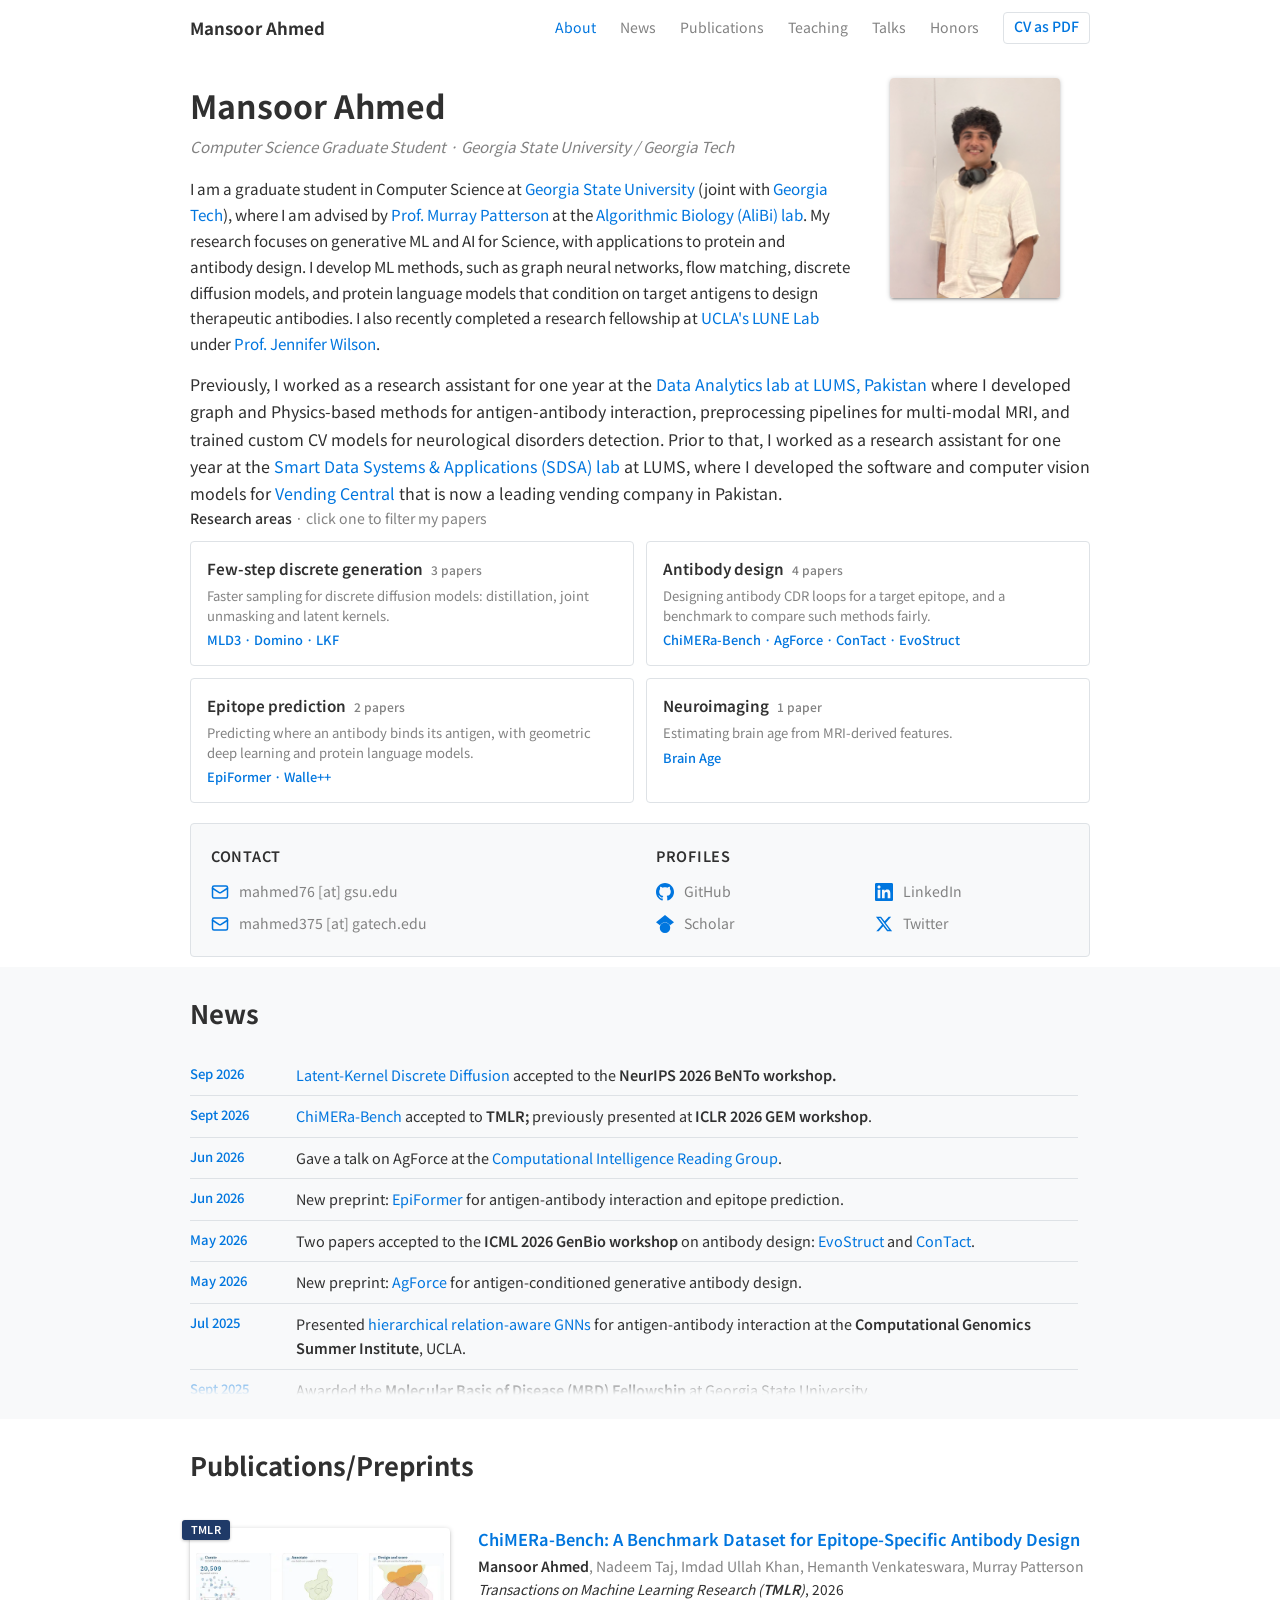
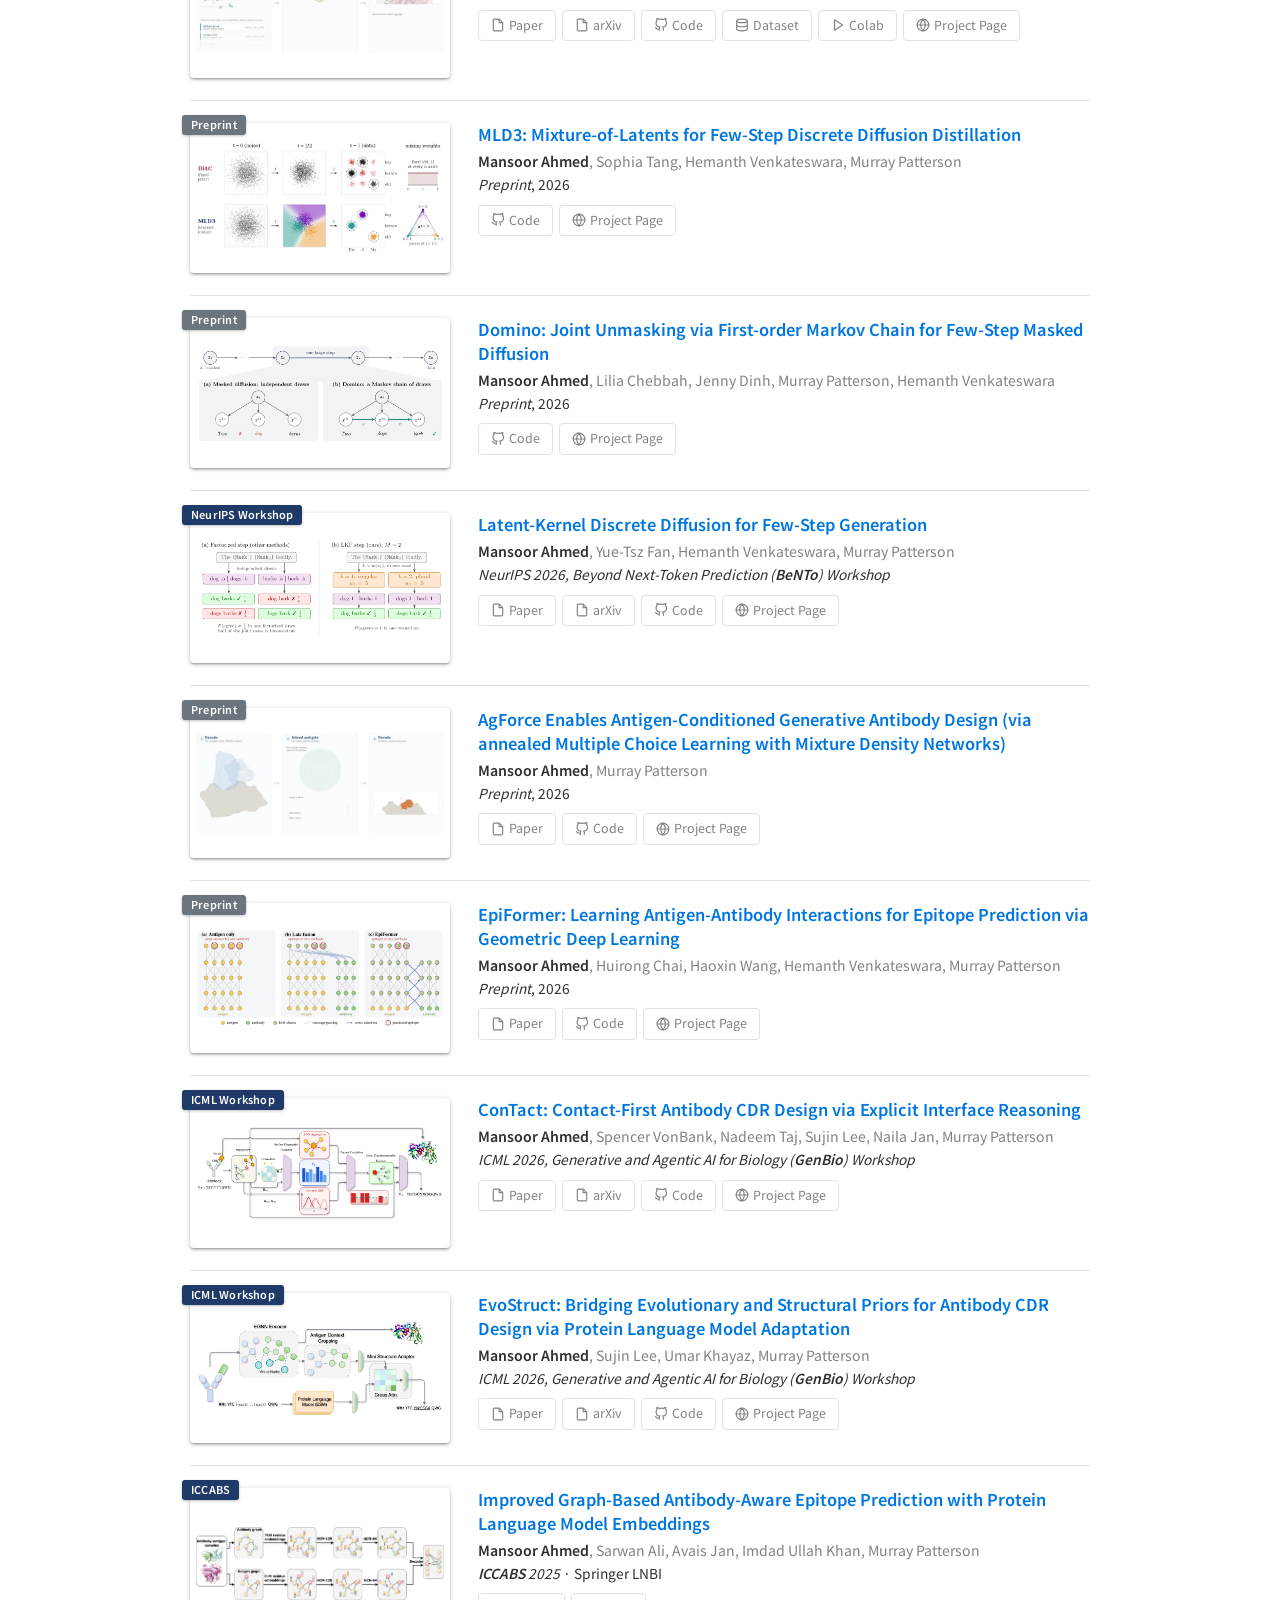
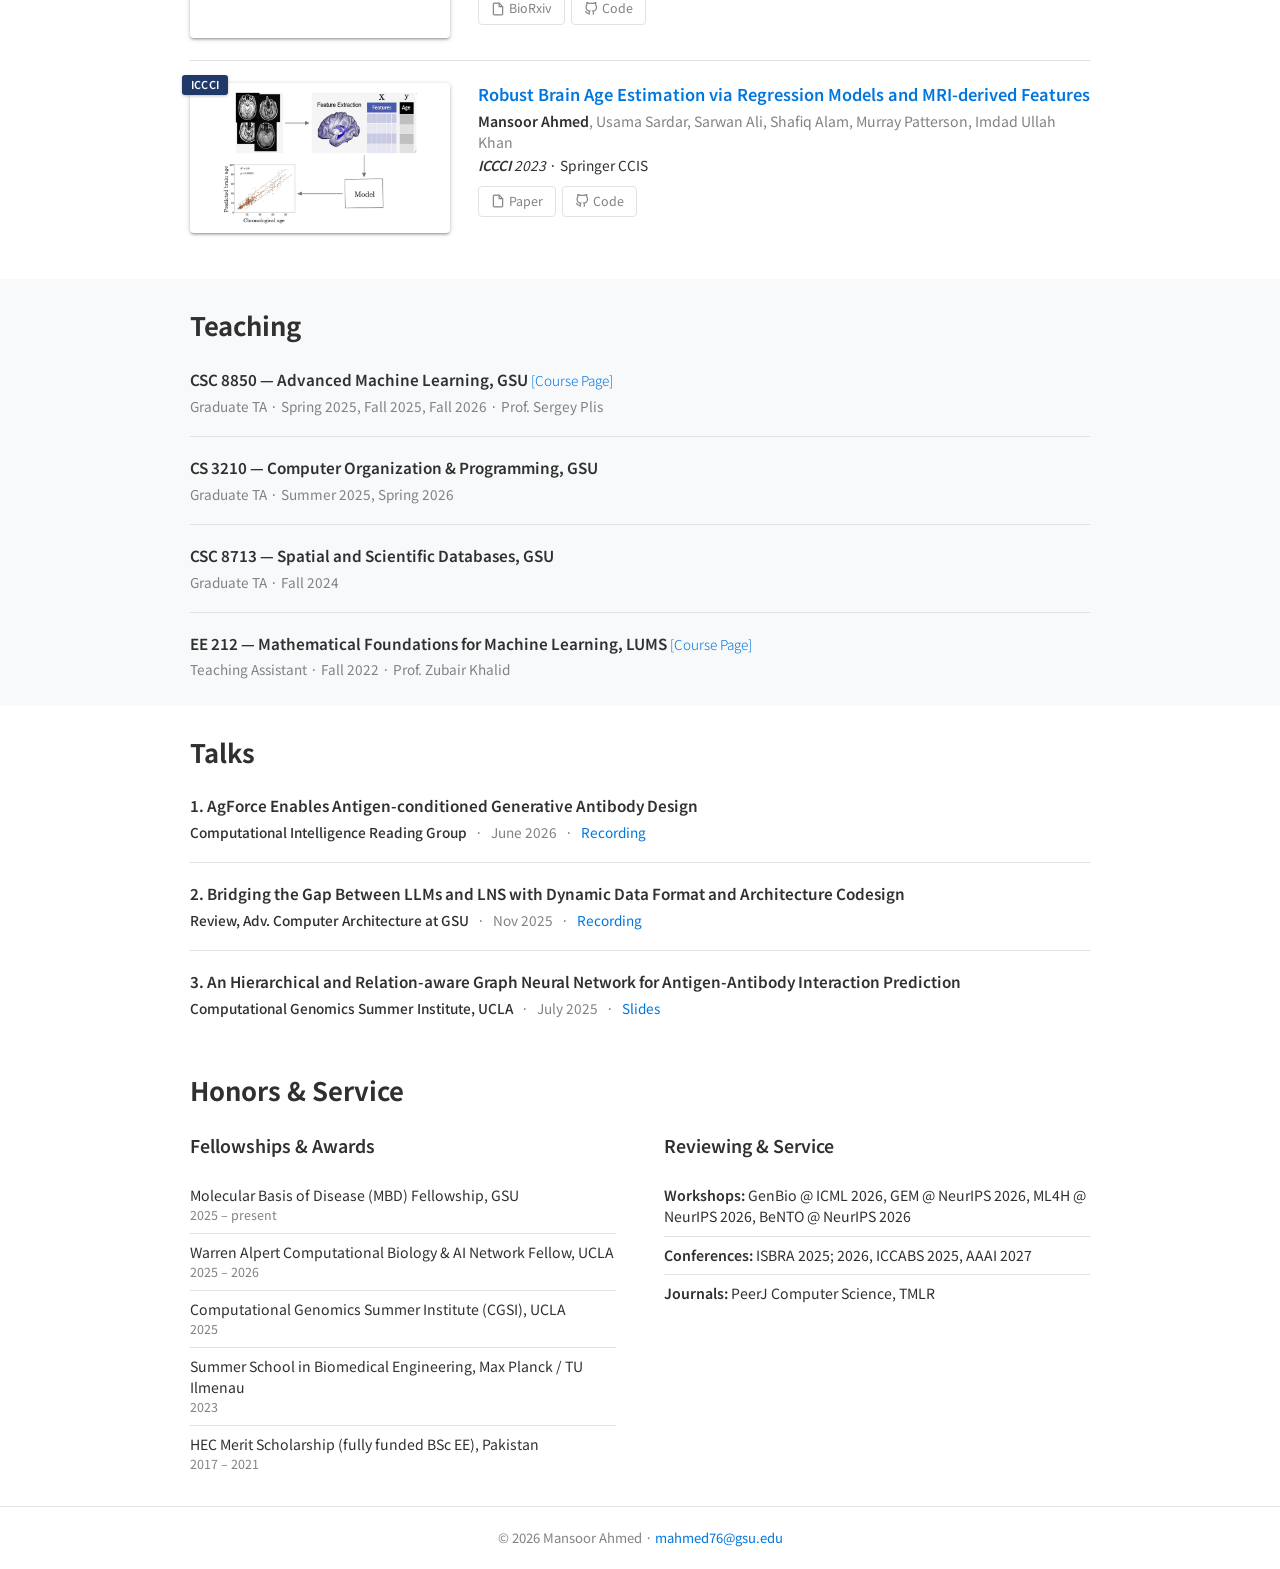
==== index.html @ c60720d9 "update" ====
<!DOCTYPE html>
<html lang="en">
<head>
    <meta charset="UTF-8">
    <meta name="viewport" content="width=device-width, initial-scale=1.0">
    <title>Mansoor Ahmed</title>
    <meta name="description" content="Mansoor Ahmed — Generative ML for Antibody Design. MS Computer Science, Georgia State University / Georgia Tech.">
    <meta property="og:title" content="Mansoor Ahmed — Generative ML for Antibody Design">
    <meta property="og:description" content="Building equivariant graph neural networks and protein language model-adapted architectures for computational antibody design.">
    <meta property="og:image" content="figures/profile.jpg">
    <meta property="og:type" content="website">
    <link rel="preconnect" href="https://fonts.googleapis.com">
    <link rel="preconnect" href="https://fonts.gstatic.com" crossorigin>
    <link href="https://fonts.googleapis.com/css2?family=Noto+Sans+JP:wght@400;500;600;700&display=swap" rel="stylesheet">
    <link rel="stylesheet" href="styles.css">
</head>
<body>

<!-- Icon Sprite (hidden) -->
<svg xmlns="http://www.w3.org/2000/svg" style="display:none">
    <symbol id="i-email" viewBox="0 0 24 24" fill="none" stroke="currentColor" stroke-width="2" stroke-linecap="round" stroke-linejoin="round"><rect x="2" y="4" width="20" height="16" rx="2"/><path d="m22 7-8.97 5.7a1.94 1.94 0 0 1-2.06 0L2 7"/></symbol>
    <symbol id="i-github" viewBox="0 0 24 24" fill="currentColor"><path d="M12 0c-6.626 0-12 5.373-12 12 0 5.302 3.438 9.8 8.207 11.387.599.111.793-.261.793-.577v-2.234c-3.338.726-4.033-1.416-4.033-1.416-.546-1.387-1.333-1.756-1.333-1.756-1.089-.745.083-.729.083-.729 1.205.084 1.839 1.237 1.839 1.237 1.07 1.834 2.807 1.304 3.492.997.107-.775.418-1.305.762-1.604-2.665-.305-5.467-1.334-5.467-5.931 0-1.311.469-2.381 1.236-3.221-.124-.303-.535-1.524.117-3.176 0 0 1.008-.322 3.301 1.23.957-.266 1.983-.399 3.003-.404 1.02.005 2.047.138 3.006.404 2.291-1.552 3.297-1.23 3.297-1.23.653 1.653.242 2.874.118 3.176.77.84 1.235 1.911 1.235 3.221 0 4.609-2.807 5.624-5.479 5.921.43.372.823 1.102.823 2.222v3.293c0 .319.192.694.801.576 4.765-1.589 8.199-6.086 8.199-11.386 0-6.627-5.373-12-12-12z"/></symbol>
    <symbol id="i-linkedin" viewBox="0 0 24 24" fill="currentColor"><path d="M20.447 20.452h-3.554v-5.569c0-1.328-.027-3.037-1.852-3.037-1.853 0-2.136 1.445-2.136 2.939v5.667H9.351V9h3.414v1.561h.046c.477-.9 1.637-1.85 3.37-1.85 3.601 0 4.267 2.37 4.267 5.455v6.286zM5.337 7.433c-1.144 0-2.063-.926-2.063-2.065 0-1.138.92-2.063 2.063-2.063 1.14 0 2.064.925 2.064 2.063 0 1.139-.925 2.065-2.064 2.065zm1.782 13.019H3.555V9h3.564v11.452zM22.225 0H1.771C.792 0 0 .774 0 1.729v20.542C0 23.227.792 24 1.771 24h20.451C23.2 24 24 23.227 24 22.271V1.729C24 .774 23.2 0 22.222 0h.003z"/></symbol>
    <symbol id="i-scholar" viewBox="0 0 24 24" fill="currentColor"><path d="M5.242 13.769L0 9.5 12 0l12 9.5-5.242 4.269C17.548 11.249 14.978 9.5 12 9.5c-2.977 0-5.548 1.748-6.758 4.269zM12 10a7 7 0 1 0 0 14 7 7 0 0 0 0-14z"/></symbol>
    <symbol id="i-twitter" viewBox="0 0 24 24" fill="currentColor"><path d="M18.244 2.25h3.308l-7.227 8.26 8.502 11.24H16.17l-5.214-6.817L4.99 21.75H1.68l7.73-8.835L1.254 2.25H8.08l4.713 6.231zm-1.161 17.52h1.833L7.084 4.126H5.117z"/></symbol>
    <symbol id="i-web" viewBox="0 0 24 24" fill="none" stroke="currentColor" stroke-width="2" stroke-linecap="round" stroke-linejoin="round"><circle cx="12" cy="12" r="10"/><path d="M2 12h20"/><path d="M12 2a15.3 15.3 0 0 1 4 10 15.3 15.3 0 0 1-4 10 15.3 15.3 0 0 1-4-10 15.3 15.3 0 0 1 4-10z"/></symbol>
    <symbol id="i-data" viewBox="0 0 24 24" fill="none" stroke="currentColor" stroke-width="2" stroke-linecap="round" stroke-linejoin="round"><ellipse cx="12" cy="5" rx="9" ry="3"/><path d="M3 5v14a9 3 0 0 0 18 0V5"/><path d="M3 12a9 3 0 0 0 18 0"/></symbol>
    <symbol id="i-demo" viewBox="0 0 24 24" fill="none" stroke="currentColor" stroke-width="2" stroke-linecap="round" stroke-linejoin="round"><polygon points="6 3 20 12 6 21 6 3"/></symbol>
    <symbol id="i-paper" viewBox="0 0 24 24" fill="none" stroke="currentColor" stroke-width="2"><path d="M14 2H6a2 2 0 0 0-2 2v16a2 2 0 0 0 2 2h12a2 2 0 0 0 2-2V8z"/><polyline points="14 2 14 8 20 8"/></symbol>
    <symbol id="i-code" viewBox="0 0 24 24" fill="none" stroke="currentColor" stroke-width="2"><path d="M9 19c-5 1.5-5-2.5-7-3m14 6v-3.87a3.37 3.37 0 0 0-.94-2.61c3.14-.35 6.44-1.54 6.44-7A5.44 5.44 0 0 0 20 4.77 5.07 5.07 0 0 0 19.91 1S18.73.65 16 2.48a13.38 13.38 0 0 0-7 0C6.27.65 5.09 1 5.09 1A5.07 5.07 0 0 0 5 4.77a5.44 5.44 0 0 0-1.5 3.78c0 5.42 3.3 6.61 6.44 7A3.37 3.37 0 0 0 9 18.13V22"/></symbol>
</svg>

<!-- Navigation -->
<nav id="nav">
    <div class="nav-inner">
        <span class="nav-name">Mansoor Ahmed</span>
        <div class="nav-links">
            <a href="#about">About</a>
            <a href="#news">News</a>
            <a href="#publications">Publications</a>
            <a href="#teaching">Teaching</a>
            <a href="#talks">Talks</a>
            <a href="#honors">Honors</a>
            <a href="docs/cv_mansoor.pdf" class="nav-cv" target="_blank" rel="noopener">CV as PDF</a>
        </div>
    </div>
</nav>

<main>

<!-- About -->
<section id="about">
<div class="container">
    <div class="about-grid">
        <div class="about-text">
            <h1>Mansoor Ahmed</h1>
            <p class="about-subtitle">Computer Science Graduate Student &middot; Georgia State University / Georgia Tech</p>
            <p class="about-bio">
                I am a graduate student in Computer Science at
                <a href="https://csds.gsu.edu/" target="_blank" rel="noopener">Georgia State University</a>
                (joint with <a href="https://bioinformatics.gatech.edu/" target="_blank" rel="noopener">Georgia Tech</a>),
                where I am advised by
                <a href="https://murraypatterson.github.io/" target="_blank" rel="noopener">Prof. Murray Patterson</a> at the <a href="https://alibilab.github.io/" target="_blank" rel="noopener">Algorithmic Biology (AliBi) lab</a>. 
                My research focuses on generative ML and AI for Science, with applications to protein and antibody design. I develop ML methods, such as graph neural networks, flow matching, discrete diffusion models, and
                protein language models that condition on target antigens to design therapeutic antibodies.
                I also recently completed a research fellowship at
                <a href="https://research.seas.ucla.edu/computational-systems-pharmacology/" target="_blank" rel="noopener">UCLA's
                LUNE Lab</a> under <a href="https://samueli.ucla.edu/people/jennifer-wilson/" target="_blank" rel="noopener">Prof. Jennifer Wilson</a>.
            </p>
    
        </div>
        <img src="figures/profile.jpg" alt="Mansoor Ahmed" class="profile-photo">

    </div>
    <p>
        Previously, I worked as a research assistant for one year at the <a href="https://web.lums.edu.pk/~imdad/index.html" target="_blank" rel="noopener">Data Analytics lab at LUMS, Pakistan</a> where I developed graph and Physics-based methods for antigen-antibody interaction, preprocessing pipelines for multi-modal MRI, and trained custom CV models for neurological disorders detection. Prior to that, I worked as a research assistant for one year at the <a href="https://sdsa.lums.edu.pk/" target="_blank" rel="noopener">Smart Data Systems & Applications (SDSA) lab</a> at LUMS, where I developed the software and computer vision models for <a href="https://www.vendingc.com/" target="_blank" rel="noopener">Vending Central</a> that is now a leading vending company in Pakistan.
    </p>
    <div class="areas">
        <p class="areas-label">Research areas <span>&middot; click one to filter my papers</span></p>
        <div class="areas-grid">
            <button type="button" class="area" data-topic="discrete" aria-pressed="false">
                <span class="area-head">Few-step discrete generation<span class="area-count"></span></span>
                <span class="area-desc">Faster sampling for discrete diffusion models: distillation, joint unmasking and latent kernels.</span>
                <span class="area-papers"></span>
            </button>
            <button type="button" class="area" data-topic="antibody" aria-pressed="false">
                <span class="area-head">Antibody design<span class="area-count"></span></span>
                <span class="area-desc">Designing antibody CDR loops for a target epitope, and a benchmark to compare such methods fairly.</span>
                <span class="area-papers"></span>
            </button>
            <button type="button" class="area" data-topic="epitope" aria-pressed="false">
                <span class="area-head">Epitope prediction<span class="area-count"></span></span>
                <span class="area-desc">Predicting where an antibody binds its antigen, with geometric deep learning and protein language models.</span>
                <span class="area-papers"></span>
            </button>
            <button type="button" class="area" data-topic="neuro" aria-pressed="false">
                <span class="area-head">Neuroimaging<span class="area-count"></span></span>
                <span class="area-desc">Estimating brain age from MRI-derived features.</span>
                <span class="area-papers"></span>
            </button>
        </div>
    </div>
    <div class="contact-grid">
        <div class="contact-col">
            <h4 class="contact-heading">Contact</h4>
            <a  class="contact-item">
                <svg><use href="#i-email"></use></svg>
                <span>mahmed76 [at] gsu.edu</span>
            </a>
            <a class="contact-item">
                <svg><use href="#i-email"></use></svg>
                <span>mahmed375 [at] gatech.edu</span>
            </a>
        </div>
        <div class="contact-col">
            <h4 class="contact-heading">Profiles</h4>
            <div class="profiles-grid">
                <a href="https://github.com/mansoor181" target="_blank" rel="noopener" class="contact-item">
                    <svg><use href="#i-github"></use></svg>
                    <span>GitHub</span>
                </a>
                <a href="https://www.linkedin.com/in/mansoorahmed123/" target="_blank" rel="noopener" class="contact-item">
                    <svg><use href="#i-linkedin"></use></svg>
                    <span>LinkedIn</span>
                </a>
                <a href="https://scholar.google.com/citations?user=8Gfw6JwAAAAJ&hl=en" target="_blank" rel="noopener" class="contact-item">
                    <svg><use href="#i-scholar"></use></svg>
                    <span>Scholar</span>
                </a>
                <a href="https://x.com/MansoorBaloch_" target="_blank" rel="noopener" class="contact-item">
                    <svg><use href="#i-twitter"></use></svg>
                    <span>Twitter</span>
                </a>
            </div>
        </div>
    </div>
</div>
</section>

<!-- News -->
<section id="news">
<div class="container">
    <h2 class="section-heading">News</h2>
    <ul class="news-list">
        
        <li class="news-item">
            <span class="news-date">Sep 2026</span>
            <span><a href="https://openreview.net/forum?id=iuTdDIaTrl" target="_blank" rel="noopener">Latent-Kernel Discrete Diffusion</a> accepted to the <strong>NeurIPS 2026 BeNTo workshop.</strong></span>
        </li>
        <!-- <li class="news-item">
            <span class="news-date">Sept 2026</span>
            <span>New preprint: <a href="docs/mld3/index.html" target="_blank" rel="noopener">MLD3</a> is out, where we introduce mixture-of-latents for few-step generation in masked diffusion models.</span>
        </li> -->
        <li class="news-item">
            <span class="news-date">Sept 2026</span>
            <span><a href="https://openreview.net/forum?id=3m8uaq7luq" target="_blank" rel="noopener">ChiMERa-Bench</a> accepted to <strong>TMLR;</strong> previously presented at <strong> ICLR 2026 GEM workshop</strong>.</span>
        </li>
        <li class="news-item">
            <span class="news-date">Jun 2026</span>
            <span>Gave a talk on AgForce at the <a href="https://www.theciggroup.net/talks/agforce-enables-antigen-conditioned-generative-antibody-design/" target="_blank" rel="noopener">Computational Intelligence Reading Group</a>.</span>
        </li>
        <li class="news-item">
            <span class="news-date">Jun 2026</span>
            <span>New preprint: <a href="https://arxiv.org/abs/2606.04154" target="_blank" rel="noopener">EpiFormer</a> for antigen-antibody interaction and epitope prediction.</span>
        </li>
        <li class="news-item">
            <span class="news-date">May 2026</span>
            <span>Two papers accepted to the <strong>ICML 2026 GenBio workshop</strong> on antibody design: <a href="https://arxiv.org/abs/2605.21485" target="_blank" rel="noopener">EvoStruct</a> and <a href="https://arxiv.org/abs/2605.21600" target="_blank" rel="noopener">ConTact</a>.</span>
        </li>
        <li class="news-item">
            <span class="news-date">May 2026</span>
            <span>New preprint: <a href="https://arxiv.org/abs/2605.21610" target="_blank" rel="noopener">AgForce</a> for antigen-conditioned generative antibody design.</span>
        </li>
        <li class="news-item">
            <span class="news-date">Jul 2025</span>
            <span>Presented <a href="docs/cgsi_slides.pdf" target="_blank" rel="noopener">hierarchical relation-aware GNNs</a> for antigen-antibody interaction at the <strong>Computational Genomics Summer Institute</strong>, UCLA.</span>
        </li>
        <li class="news-item">
            <span class="news-date">Sept 2025</span>
            <span>Awarded the <strong>Molecular Basis of Disease (MBD) Fellowship</strong> at Georgia State University.</span>
        </li>
        <li class="news-item">
            <span class="news-date">Feb 2025</span>
            <span><a href="https://www.biorxiv.org/content/10.1101/2025.02.12.637989v2" target="_blank" rel="noopener">Walle++</a> accepted to <strong>ICCABS 2025</strong> and the Springer LNBI post-proceedings.</span>
        </li>
    </ul>
</div>
</section>

<!-- Publications -->
<section id="publications">
<div class="container">
    <h2 class="section-heading"><a href="#publications">Publications/Preprints</a></h2>
    <p class="area-filter" id="area-filter" hidden>Showing <strong></strong> papers &middot; <button type="button">show all</button></p>

    <!-- ChiMERa-Bench -->
    <div class="pub" data-topic="antibody" data-short="ChiMERa-Bench" data-animate>
        <div class="pub-fig">
            <span class="pub-badge">TMLR</span>
            <a href="docs/chimera-bench/index.html" class="pub-fig-frame" target="_blank" rel="noopener" aria-label="ChiMERa-Bench project page">
                <picture>
                    <source srcset="docs/chimera-bench/static/images/scene.png" media="(prefers-reduced-motion: reduce)">
                    <img src="figures/chimera-bench/teaser.webp" alt="How the benchmark works: curate, annotate, then design and score" loading="lazy">
                </picture>
            </a>
        </div>
        <div class="pub-body">
            <h3 class="pub-title"><a href="docs/chimera-bench/index.html" target="_blank" rel="noopener">ChiMERa-Bench: A Benchmark Dataset for Epitope-Specific Antibody Design</a></h3>
            <p class="pub-authors"><span class="me">Mansoor Ahmed</span>, Nadeem Taj, Imdad Ullah Khan, Hemanth Venkateswara, Murray Patterson</p>
            <p class="pub-venue"><em>Transactions on Machine Learning Research (<strong>TMLR</strong>)</em>, 2026</p>
            <div class="pub-links">
                <a href="https://openreview.net/forum?id=3m8uaq7luq" class="btn-sm" target="_blank" rel="noopener"><svg><use href="#i-paper"></use></svg> Paper</a>
                <a href="https://arxiv.org/abs/2603.13431" class="btn-sm" target="_blank" rel="noopener"><svg><use href="#i-paper"></use></svg> arXiv</a>
                <a href="https://github.com/mansoor181/chimera-bench" class="btn-sm" target="_blank" rel="noopener"><svg><use href="#i-code"></use></svg> Code</a>
                <a href="https://huggingface.co/datasets/mansoorbaloch/chimera-bench" class="btn-sm" target="_blank" rel="noopener"><svg><use href="#i-data"></use></svg> Dataset</a>
                <a href="https://colab.research.google.com/github/mansoor181/chimera-bench/blob/main/notebooks/demo.ipynb" class="btn-sm" target="_blank" rel="noopener"><svg><use href="#i-demo"></use></svg> Colab</a>
                <a href="docs/chimera-bench/index.html" class="btn-sm" target="_blank" rel="noopener"><svg><use href="#i-web"></use></svg> Project Page</a>
            </div>
        </div>
    </div>

    <!-- MLD3 -->
    <div class="pub" data-topic="discrete" data-short="MLD3" data-animate>
        <div class="pub-fig">
            <span class="pub-badge preprint">Preprint</span>
            <a href="docs/mld3/index.html" class="pub-fig-frame" target="_blank" rel="noopener" aria-label="MLD3 project page">
                <video muted loop playsinline preload="none" poster="docs/mld3/static/images/mld3_concept.png" aria-label="Animation of the toy illustration, from noise to data, for a fixed latent prior and for a learned router">
                    <source src="docs/mld3/static/videos/mld3_concept.mp4" type="video/mp4">
                </video>
            </a>
        </div>
        <div class="pub-body">
            <h3 class="pub-title"><a href="docs/mld3/index.html" target="_blank" rel="noopener">MLD3: Mixture-of-Latents for Few-Step Discrete Diffusion Distillation</a></h3>
            <p class="pub-authors"><span class="me">Mansoor Ahmed</span>, Sophia Tang, Hemanth Venkateswara, Murray Patterson</p>
            <p class="pub-venue"><em>Preprint</em>, 2026</p>
            <div class="pub-links">
                <a href="https://github.com/mansoor181/mld3" class="btn-sm" target="_blank" rel="noopener"><svg><use href="#i-code"></use></svg> Code</a>
                <a href="docs/mld3/index.html" class="btn-sm" target="_blank" rel="noopener"><svg><use href="#i-web"></use></svg> Project Page</a>
            </div>
        </div>
    </div>

    <!-- Domino -->
    <div class="pub" data-topic="discrete" data-short="Domino" data-animate>
        <div class="pub-fig">
            <span class="pub-badge preprint">Preprint</span>
            <a href="docs/domino/index.html" class="pub-fig-frame" target="_blank" rel="noopener" aria-label="Domino project page">
                <video muted loop playsinline preload="none" poster="docs/domino/static/images/concept.png" aria-label="Animation of Figure 1: a Markov chain within a denoising step">
                    <source src="docs/domino/static/videos/domino_concept.mp4" type="video/mp4">
                </video>
            </a>
        </div>
        <div class="pub-body">
            <h3 class="pub-title"><a href="docs/domino/index.html" target="_blank" rel="noopener">Domino: Joint Unmasking via First-order Markov Chain for Few-Step Masked Diffusion</a></h3>
            <p class="pub-authors"><span class="me">Mansoor Ahmed</span>, Lilia Chebbah, Jenny Dinh, Murray Patterson, Hemanth Venkateswara</p>
            <p class="pub-venue"><em>Preprint</em>, 2026</p>
            <div class="pub-links">
                <a href="https://github.com/mansoor181/domino" class="btn-sm" target="_blank" rel="noopener"><svg><use href="#i-code"></use></svg> Code</a>
                <a href="docs/domino/index.html" class="btn-sm" target="_blank" rel="noopener"><svg><use href="#i-web"></use></svg> Project Page</a>
            </div>
        </div>
    </div>

    <!-- LKF -->
    <div class="pub" data-topic="discrete" data-short="LKF" data-animate>
        <div class="pub-fig">
            <span class="pub-badge">NeurIPS Workshop</span>
            <a href="docs/lkf/index.html" class="pub-fig-frame" target="_blank" rel="noopener" aria-label="LKF project page">
                <video muted loop playsinline preload="none" poster="docs/lkf/static/images/concept.png" aria-label="Animation of Figure 1: a factorized step against an LKF step">
                    <source src="docs/lkf/static/videos/lkf_concept.mp4" type="video/mp4">
                </video>
            </a>
        </div>
        <div class="pub-body">
            <h3 class="pub-title"><a href="docs/lkf/index.html" target="_blank" rel="noopener">Latent-Kernel Discrete Diffusion for Few-Step Generation</a></h3>
            <p class="pub-authors"><span class="me">Mansoor Ahmed</span>, Yue-Tsz Fan, Hemanth Venkateswara, Murray Patterson</p>
            <p class="pub-venue"><em>NeurIPS 2026, Beyond Next&#8209;Token Prediction (<strong>BeNTo</strong>) Workshop</em></p>
            <div class="pub-links">
                <a href="https://openreview.net/forum?id=iuTdDIaTrl" class="btn-sm" target="_blank" rel="noopener"><svg><use href="#i-paper"></use></svg> Paper</a>
                <a href="https://arxiv.org/abs/2607.27529" class="btn-sm" target="_blank" rel="noopener"><svg><use href="#i-paper"></use></svg> arXiv</a>
                <a href="https://github.com/mansoor181/lkf" class="btn-sm" target="_blank" rel="noopener"><svg><use href="#i-code"></use></svg> Code</a>
                <a href="docs/lkf/index.html" class="btn-sm" target="_blank" rel="noopener"><svg><use href="#i-web"></use></svg> Project Page</a>
            </div>
        </div>
    </div>

    <!-- AgForce -->
    <div class="pub" data-topic="antibody" data-short="AgForce" data-animate>
        <div class="pub-fig">
            <span class="pub-badge preprint">Preprint</span>
            <a href="docs/agforce/index.html" class="pub-fig-frame" target="_blank" rel="noopener" aria-label="AgForce project page">
                <picture>
                    <source srcset="docs/agforce/static/images/agforce_arch.png" media="(prefers-reduced-motion: reduce)">
                    <img src="figures/agforce/teaser.webp" alt="AgForce in three stages: encode the complex, attend and gate, decode with a mixture" loading="lazy">
                </picture>
            </a>
        </div>
        <div class="pub-body">
            <h3 class="pub-title"><a href="docs/agforce/index.html" target="_blank" rel="noopener">AgForce Enables Antigen-Conditioned Generative Antibody Design (via annealed Multiple Choice Learning with Mixture Density Networks)</a></h3>
            <p class="pub-authors"><span class="me">Mansoor Ahmed</span>, Murray Patterson</p>
            <p class="pub-venue"><em>Preprint</em>, 2026</p>
            <div class="pub-links">
                <a href="https://arxiv.org/abs/2605.21610" class="btn-sm" target="_blank" rel="noopener"><svg><use href="#i-paper"></use></svg> Paper</a>
                <a href="https://github.com/mansoor181/ag-force" class="btn-sm" target="_blank" rel="noopener"><svg><use href="#i-code"></use></svg> Code</a>
                <a href="docs/agforce/index.html" class="btn-sm" target="_blank" rel="noopener"><svg><use href="#i-web"></use></svg> Project Page</a>
            </div>
        </div>
    </div>

    <!-- EpiFormer -->
    <div class="pub" data-topic="epitope" data-short="EpiFormer" data-animate>
        <div class="pub-fig">
            <span class="pub-badge preprint">Preprint</span>
            <a href="docs/epiformer/index.html" class="pub-fig-frame" target="_blank" rel="noopener" aria-label="EpiFormer project page">
                <video muted loop playsinline preload="none" poster="docs/epiformer/static/images/epiformer_concept.png" aria-label="Animation of where the antibody enters the representation of an antigen residue">
                    <source src="docs/epiformer/static/videos/epiformer_concept.mp4" type="video/mp4">
                </video>
            </a>
        </div>
        <div class="pub-body">
            <h3 class="pub-title"><a href="docs/epiformer/index.html" target="_blank" rel="noopener">EpiFormer: Learning Antigen-Antibody Interactions for Epitope Prediction via Geometric Deep Learning</a></h3>
            <p class="pub-authors"><span class="me">Mansoor Ahmed</span>, Huirong Chai, Haoxin Wang, Hemanth Venkateswara, Murray Patterson</p>
            <p class="pub-venue"><em>Preprint</em>, 2026</p>
            <div class="pub-links">
                <a href="https://arxiv.org/abs/2606.04154" class="btn-sm" target="_blank" rel="noopener"><svg><use href="#i-paper"></use></svg> Paper</a>
                <a href="https://github.com/mansoor181/epiformer" class="btn-sm" target="_blank" rel="noopener"><svg><use href="#i-code"></use></svg> Code</a>
                <a href="docs/epiformer/index.html" class="btn-sm" target="_blank" rel="noopener"><svg><use href="#i-web"></use></svg> Project Page</a>
            </div>
        </div>
    </div>

    <!-- ConTact -->
    <div class="pub" data-topic="antibody" data-short="ConTact" data-animate>
        <div class="pub-fig">
            <span class="pub-badge">ICML Workshop</span>
            <a href="docs/contact/index.html" class="pub-fig-frame" target="_blank" rel="noopener" aria-label="ConTact project page">
                <video muted loop playsinline preload="none" poster="docs/contact/static/images/architecture_poster.jpg" aria-label="The ConTact architecture, animated stage by stage">
                    <source src="docs/contact/static/videos/architecture.mp4" type="video/mp4">
                </video>
            </a>
        </div>
        <div class="pub-body">
            <h3 class="pub-title"><a href="docs/contact/index.html" target="_blank" rel="noopener">ConTact: Contact-First Antibody CDR Design via Explicit Interface Reasoning</a></h3>
            <p class="pub-authors"><span class="me">Mansoor Ahmed</span>, Spencer VonBank, Nadeem Taj, Sujin Lee, Naila Jan, Murray Patterson</p>
            <p class="pub-venue"><em>ICML 2026, Generative and Agentic AI for Biology (<strong>GenBio</strong>) Workshop</em></p>
            <div class="pub-links">
                <a href="https://openreview.net/forum?id=c36TRdJayj" class="btn-sm" target="_blank" rel="noopener"><svg><use href="#i-paper"></use></svg> Paper</a>
                <a href="https://arxiv.org/abs/2605.21600" class="btn-sm" target="_blank" rel="noopener"><svg><use href="#i-paper"></use></svg> arXiv</a>
                <a href="https://github.com/mansoor181/ConTact" class="btn-sm" target="_blank" rel="noopener"><svg><use href="#i-code"></use></svg> Code</a>
                <a href="docs/contact/index.html" class="btn-sm" target="_blank" rel="noopener"><svg><use href="#i-web"></use></svg> Project Page</a>
            </div>
        </div>
    </div>

    <!-- EvoStruct -->
    <div class="pub" data-topic="antibody" data-short="EvoStruct" data-animate>
        <div class="pub-fig">
            <span class="pub-badge">ICML Workshop</span>
            <a href="docs/evostruct/index.html" class="pub-fig-frame" target="_blank" rel="noopener" aria-label="EvoStruct project page">
                <video muted loop playsinline preload="none" poster="docs/evostruct/static/images/architecture_poster.jpg" aria-label="The EvoStruct architecture, animated stage by stage">
                    <source src="docs/evostruct/static/videos/architecture.mp4" type="video/mp4">
                </video>
            </a>
        </div>
        <div class="pub-body">
            <h3 class="pub-title"><a href="docs/evostruct/index.html" target="_blank" rel="noopener">EvoStruct: Bridging Evolutionary and Structural Priors for Antibody CDR Design via Protein Language Model Adaptation</a></h3>
            <p class="pub-authors"><span class="me">Mansoor Ahmed</span>, Sujin Lee, Umar Khayaz, Murray Patterson</p>
            <p class="pub-venue"><em>ICML 2026, Generative and Agentic AI for Biology (<strong>GenBio</strong>) Workshop</em></p>
            <div class="pub-links">
                <a href="https://openreview.net/forum?id=7bAEJ3UMPi" class="btn-sm" target="_blank" rel="noopener"><svg><use href="#i-paper"></use></svg> Paper</a>
                <a href="https://arxiv.org/abs/2605.21485" class="btn-sm" target="_blank" rel="noopener"><svg><use href="#i-paper"></use></svg> arXiv</a>
                <a href="https://github.com/mansoor181/EvoStruct" class="btn-sm" target="_blank" rel="noopener"><svg><use href="#i-code"></use></svg> Code</a>
                <a href="docs/evostruct/index.html" class="btn-sm" target="_blank" rel="noopener"><svg><use href="#i-web"></use></svg> Project Page</a>
            </div>
        </div>
    </div>

    <!-- Walle++ -->
    <div class="pub" data-topic="epitope" data-short="Walle++" data-animate>
        <div class="pub-fig">
            <span class="pub-badge">ICCABS</span>
            <div class="pub-fig-frame" onclick="openLightbox('figures/wallepp/overall.png')">
                <img src="figures/wallepp/overall.png" alt="Walle++ architecture" loading="lazy">
            </div>
        </div>
        <div class="pub-body">
            <h3 class="pub-title"><a href="https://www.biorxiv.org/content/10.1101/2025.02.12.637989v2" target="_blank" rel="noopener">Improved Graph-Based Antibody-Aware Epitope Prediction with Protein Language Model Embeddings</a></h3>
            <p class="pub-authors"><span class="me">Mansoor Ahmed</span>, Sarwan Ali, Avais Jan, Imdad Ullah Khan, Murray Patterson</p>
            <p class="pub-venue"><em><strong>ICCABS</strong> 2025</em> &middot; Springer LNBI</p>
            <div class="pub-links">
                <a href="https://www.biorxiv.org/content/10.1101/2025.02.12.637989v2" class="btn-sm" target="_blank" rel="noopener"><svg><use href="#i-paper"></use></svg> BioRxiv</a>
                <a href="https://github.com/mansoor181/walle-pp" class="btn-sm" target="_blank" rel="noopener"><svg><use href="#i-code"></use></svg> Code</a>
            </div>
        </div>
    </div>

    <!-- Brain Age -->
    <div class="pub" data-topic="neuro" data-short="Brain Age" data-animate>
        <div class="pub-fig">
            <span class="pub-badge">ICCCI</span>
            <div class="pub-fig-frame" onclick="openLightbox('figures/brain_age/pipeline.png')">
                <img src="figures/brain_age/pipeline.png" alt="T1-weighted MRI, region-wise feature extraction, a regression model, and predicted against chronological age" loading="lazy">
            </div>
        </div>
        <div class="pub-body">
            <h3 class="pub-title"><a href="https://arxiv.org/abs/2306.05514" target="_blank" rel="noopener">Robust Brain Age Estimation via Regression Models and MRI-derived Features</a></h3>
            <p class="pub-authors"><span class="me">Mansoor Ahmed</span>, Usama Sardar, Sarwan Ali, Shafiq Alam, Murray Patterson, Imdad Ullah Khan</p>
            <p class="pub-venue"><em><strong>ICCCI</strong> 2023</em> &middot; Springer CCIS</p>
            <div class="pub-links">
                <a href="https://arxiv.org/abs/2306.05514" class="btn-sm" target="_blank" rel="noopener"><svg><use href="#i-paper"></use></svg> Paper</a>
                <a href="https://github.com/mansoor181/Brain_Age_Estimation" class="btn-sm" target="_blank" rel="noopener"><svg><use href="#i-code"></use></svg> Code</a>
            </div>
        </div>
    </div>

</div>
</section>

<!-- Teaching -->
<section id="teaching">
<div class="container">
    <h2 class="section-heading">Teaching</h2>

    <div class="teaching-item" data-animate>
        <h3>CSC 8850 &mdash; Advanced Machine Learning, GSU
            <a href="aml25.html" target="_blank" rel="noopener" style="font-weight:300; font-size:0.85rem;">[Course Page]</a>
        </h3>
        <p class="teaching-meta">Graduate TA &middot; Spring 2025, Fall 2025, Fall 2026 &middot; Prof. Sergey Plis</p>
    </div>
    <div class="teaching-item" data-animate>
        <h3>CS 3210 &mdash; Computer Organization &amp; Programming, GSU</h3>
        <p class="teaching-meta">Graduate TA &middot; Summer 2025, Spring 2026</p>
    </div>
    <div class="teaching-item" data-animate>
        <h3>CSC 8713 &mdash; Spatial and Scientific Databases, GSU</h3>
        <p class="teaching-meta">Graduate TA &middot; Fall 2024</p>
    </div>
    <div class="teaching-item" data-animate>
        <h3>EE 212 &mdash; Mathematical Foundations for Machine Learning, LUMS
            <a href="https://www.zubairkhalid.org/ee212_2022.html" target="_blank" rel="noopener" style="font-weight:300; font-size:0.85rem;">[Course Page]</a>
        </h3>
        <p class="teaching-meta">Teaching Assistant &middot; Fall 2022 &middot; Prof. Zubair Khalid</p>
    </div>
</div>
</section>


<!-- Talks -->
<section id="talks">
    <div class="container">
        <h2 class="section-heading">Talks</h2>

        <div class="talk-item" data-animate>
            <h3 class="talk-title">
                1. AgForce Enables Antigen-conditioned Generative Antibody Design
            </h3>
            <p class="talk-meta">
                <span class="talk-venue">Computational Intelligence Reading Group</span> &middot;
                <span class="talk-date">June 2026</span> &middot;
                                <span class="talk-recording">
                    <a href="https://www.theciggroup.net/talks/agforce-enables-antigen-conditioned-generative-antibody-design/"  target="_blank" rel="noopener">Recording</a>
                </span>
            </p>
        </div>

        <div class="talk-item" data-animate>
            <h3 class="talk-title">
                2. Bridging the Gap Between LLMs and LNS with Dynamic Data Format and Architecture Codesign
            </h3>
            <p class="talk-meta">
                <span class="talk-venue">Review, Adv. Computer Architecture at GSU</span> &middot;
                <span class="talk-date">Nov 2025</span> &middot;
                                <span class="talk-recording">
                    <a href="https://www.youtube.com/watch?v=cyJbk3kCi3E&list=PLq0KGCI4fRSPRXofuTX2KsEkmJV-mCMAk&index=20&t=4464s"  target="_blank" rel="noopener">Recording</a>
                </span>
            </p>
        </div>
        <div class="talk-item" data-animate>
            <h3 class="talk-title">
                3. An Hierarchical and Relation-aware Graph Neural Network for Antigen-Antibody Interaction Prediction
            </h3>
            <p class="talk-meta">
                <span class="talk-venue">Computational Genomics Summer Institute, UCLA</span> &middot;
                <span class="talk-date">July 2025</span> &middot;
                                <span class="talk-recording">
                    <a href="docs/cgsi_slides.pdf"  target="_blank" rel="noopener">Slides</a>
                </span>
            </p>
        </div>
    </div>
</section>

<!-- Honors & Service -->
<section id="honors">
<div class="container">
    <h2 class="section-heading">Honors &amp; Service</h2>
    <div class="hs-grid">
        <div data-animate>
            <h3 class="hs-subtitle">Fellowships &amp; Awards</h3>
            <ul class="hs-list">
                <li>Molecular Basis of Disease (MBD) Fellowship, GSU <span class="hs-year">2025 &ndash; present</span></li>
                <li>Warren Alpert Computational Biology &amp; AI Network Fellow, UCLA <span class="hs-year">2025 &ndash; 2026</span></li>
                <!-- <li>MBD and Martin Fraser travel awards to attend ICLR in Rio <span class="hs-year">2026</span></li> -->
                <li>Computational Genomics Summer Institute (CGSI), UCLA <span class="hs-year">2025</span></li>
                <li>Summer School in Biomedical Engineering, Max Planck / TU Ilmenau <span class="hs-year">2023</span></li>
                <li>HEC Merit Scholarship (fully funded BSc EE), Pakistan <span class="hs-year">2017 &ndash; 2021</span></li>
                <!-- <li>Balochistan Educational Endowment Fund <span class="hs-year">2015 &ndash; 2017</span></li> -->
            </ul>
        </div>
        <div data-animate>
            <h3 class="hs-subtitle">Reviewing &amp; Service</h3>
            <ul class="hs-list">
                <li><strong>Workshops:</strong> GenBio @ ICML 2026, GEM @ NeurIPS 2026, ML4H @ NeurIPS 2026, BeNTO @ NeurIPS 2026</li>
                <li><strong>Conferences:</strong> ISBRA 2025; 2026, ICCABS 2025, AAAI 2027</li>
                <li><strong>Journals:</strong> PeerJ Computer Science, TMLR</li>
            </ul>
        </div>
    </div>
</div>
</section>

</main>

<footer>
    &copy; 2026 Mansoor Ahmed &middot;
    <a href="mailto:mahmed76@gsu.edu">mahmed76@gsu.edu</a>
</footer>

<!-- Lightbox -->
<div id="lightbox" onclick="closeLightbox()">
    <img id="lightbox-img" src="" alt="Enlarged figure">
</div>

<script src="script.js"></script>

</body>
</html>
---- styles.css ----
*, *::before, *::after { box-sizing: border-box; margin: 0; padding: 0; }

:root {
    --bg: #ffffff;
    --bg-alt: #f8f9fa;
    --text: #303030;
    --text-light: #828282;
    --accent: #0076df;
    --accent-hover: #005bb5;
    --border: #dee2e6;
    --z1: 0 2px 2px 0 rgba(0,0,0,.14), 0 3px 1px -2px rgba(0,0,0,.12), 0 1px 5px 0 rgba(0,0,0,.2);
    --z2: 0 4px 5px 0 rgba(0,0,0,.14), 0 1px 10px 0 rgba(0,0,0,.12), 0 2px 4px -1px rgba(0,0,0,.2);
    --radius: 0.25rem;
    --max-width: 900px;
    --font: 'Noto Sans JP', -apple-system, BlinkMacSystemFont, 'Segoe UI', sans-serif;
}

html { scroll-behavior: smooth; scroll-padding-top: 72px; }

body {
    font-family: var(--font);
    color: var(--text);
    background: var(--bg);
    line-height: 1.7;
    font-size: 16px;
    font-weight: 400;
    -webkit-font-smoothing: antialiased;
}

a { color: var(--accent); text-decoration: none; transition: color 0.2s; }
a:hover { color: var(--accent-hover); text-decoration: underline; }
img { max-width: 100%; height: auto; }
strong, b { font-weight: 600; }

h1, h2, h3 { font-family: var(--font); font-weight: 600; color: var(--text); }

/* ── Navigation ── */
nav {
    position: fixed; top: 0; left: 0; right: 0; z-index: 100;
    background: var(--bg);
    border-bottom: 1px solid transparent;
    padding: 0 24px;
    transition: border-color 0.3s, box-shadow 0.3s;
}
nav.scrolled { border-bottom-color: var(--border); box-shadow: 0 1px 4px rgba(0,0,0,.06); }
.nav-inner {
    max-width: var(--max-width); margin: 0 auto;
    display: flex; align-items: center; justify-content: space-between; height: 56px;
}
.nav-name {
    font-family: var(--font); font-weight: 700; font-size: 1.05rem; color: var(--text);
}
.nav-links { display: flex; gap: 24px; list-style: none; }
.nav-links a {
    color: var(--text-light); font-size: 0.88rem; font-weight: 400;
    padding: 4px 0; text-decoration: none; transition: color 0.2s;
}
.nav-links a:hover, .nav-links a.active { color: var(--accent); text-decoration: none; }
.nav-links a.nav-cv {
    color: var(--accent); font-weight: 500;
    padding: 2px 10px; border: 1px solid var(--border); border-radius: var(--radius);
    transition: border-color 0.2s, background 0.2s, color 0.2s;
}
.nav-links a.nav-cv:hover { border-color: var(--accent); background: var(--accent); color: #fff; }

/* ── Layout ── */
main { padding-top: 56px; }
section { padding: 24px 24px; }
.container { max-width: var(--max-width); margin: 0 auto; }

.section-heading {
    font-family: var(--font); font-size: 1.6rem; font-weight: 700;
    margin-bottom: 20px; color: var(--text);
}
.section-heading a { color: inherit; text-decoration: none; }
.section-heading a:hover { color: var(--accent); text-decoration: none; }

/* ── About ── */
#about { padding-top: 22px; padding-bottom: 10px; }
.about-grid {
    display: grid; grid-template-columns: 1fr 200px; gap: 40px; align-items: start;
}
.profile-photo {
    width: 170px; border-radius: var(--radius);
    box-shadow: var(--z1); transition: transform 0.4s ease;
}
.profile-photo:hover { transform: scale(1.03); }
.about-text h1 {
    font-family: var(--font); font-size: 2rem; font-weight: 700; margin-bottom: 2px;
}
.about-text h1 strong { font-weight: 700; }
.about-subtitle { font-size: 0.95rem; color: var(--text-light); margin-bottom: 16px; font-style: italic; }
.about-bio { margin-bottom: 14px; font-size: 0.95rem; }
/* ── Research areas: each block filters the publication list ── */
.areas { margin-bottom: 20px; }
.areas-label { font-size: 0.88rem; font-weight: 500; margin-bottom: 10px; }
.areas-label span { color: var(--text-light); font-weight: 400; }
.areas-grid { display: grid; grid-template-columns: 1fr 1fr; gap: 12px; }
.area {
    display: flex; flex-direction: column; gap: 4px; text-align: left;
    padding: 14px 16px; font: inherit; color: var(--text); cursor: pointer;
    background: var(--bg); border: 1px solid var(--border); border-radius: var(--radius);
    transition: border-color 0.2s, box-shadow 0.2s, background 0.2s;
}
.area:hover, .area:focus-visible { border-color: var(--accent); box-shadow: var(--z1); outline: none; }
.area[aria-pressed="true"] { border-color: var(--accent); background: #eef5fd; }
.area-head { display: flex; justify-content: space-between; align-items: baseline; gap: 8px; font-weight: 600; font-size: 0.95rem; }
.area-count { font-size: 0.75rem; font-weight: 500; color: var(--text-light); white-space: nowrap; }
.area-desc { font-size: 0.82rem; line-height: 1.5; color: var(--text-light); }
.area-papers { font-size: 0.8rem; font-weight: 500; color: var(--accent); }
.area-filter { font-size: 0.88rem; color: var(--text-light); margin: -8px 0 8px; }
.area-filter strong { color: var(--text); }
.area-filter button { font: inherit; color: var(--accent); background: none; border: none; cursor: pointer; padding: 0; }
.area-filter button:hover { text-decoration: underline; }
.pub.is-filtered-out { display: none; }

.contact-grid {
    display: grid; grid-template-columns: 1fr 1fr; gap: 32px;
    margin-top: 20px; padding: 20px;                                            
    background: var(--bg-alt); border-radius: var(--radius);                    
    border: 1px solid var(--border); 
    margin-top: 20px;
}
.contact-col { display: flex; flex-direction: column; gap: 8px; }
.contact-heading {
    font-family: var(--font); font-size: 0.9rem; font-weight: 600;
    color: var(--text); margin-bottom: 4px; text-transform: uppercase;
    letter-spacing: 0.05em;
}
.contact-item {
    display: flex; align-items: center; gap: 10px;
    color: var(--text-light); font-size: 0.88rem;
    text-decoration: none; transition: color 0.2s;
}
.contact-item span { user-select: all; }
a.contact-item:hover { color: var(--accent); text-decoration: none; }
.contact-item svg { width: 18px; height: 18px; flex-shrink: 0; color: var(--accent); }
.profiles-grid {
    display: grid; grid-template-columns: 1fr 1fr; gap: 8px 24px;
}

/* ── News ── */
#news { background: var(--bg-alt); padding-top: 24px; padding-bottom: 24px; }
.news-list {
    list-style: none;
    max-height: 340px; overflow-y: auto;
    padding-right: 12px;
    scrollbar-width: thin;
    scrollbar-color: var(--border) transparent;
    -webkit-mask-image: linear-gradient(to bottom, transparent 0, #000 12px, #000 calc(100% - 24px), transparent 100%);
    mask-image: linear-gradient(to bottom, transparent 0, #000 12px, #000 calc(100% - 24px), transparent 100%);
}
.news-list::-webkit-scrollbar { width: 6px; }
.news-list::-webkit-scrollbar-track { background: transparent; }
.news-list::-webkit-scrollbar-thumb { background: var(--border); border-radius: 3px; }
.news-list::-webkit-scrollbar-thumb:hover { background: var(--text-light); }
.news-item {
    display: grid; grid-template-columns: 90px 1fr; gap: 16px;
    padding: 8px 0; font-size: 0.9rem;
    border-bottom: 1px solid var(--border);
}
.news-item:last-child { border-bottom: none; }
.news-date { font-weight: 500; color: var(--accent); font-size: 0.82rem; white-space: nowrap; }

/* ── Publications ── */
.pub {
    display: grid; grid-template-columns: 260px 1fr; gap: 28px; align-items: start;
    padding: 22px 0; border-bottom: 1px solid var(--border);
}
.pub:last-child { border-bottom: none; }

.pub-fig { position: relative; }
.pub-fig-frame {
    display: block; aspect-ratio: 26 / 15;
    background: #fff; border-radius: var(--radius); overflow: hidden;
    box-shadow: var(--z1); cursor: pointer;
    transition: box-shadow 0.3s ease, transform 0.3s ease;
}
.pub-fig-frame:hover { box-shadow: var(--z2); transform: translateY(-2px); }
.pub-fig-frame img, .pub-fig-frame video {
    display: block; width: 100%; height: 100%;
    object-fit: contain; padding: 6px;
}
.pub-fig-frame picture { display: contents; }
.pub-badge {
    position: absolute; top: -8px; left: -8px; z-index: 1;
    background: #1f3a68; color: #fff;
    font-size: 0.68rem; font-weight: 600; letter-spacing: 0.02em; line-height: 1.6;
    padding: 1px 9px; border-radius: 3px; box-shadow: 0 1px 3px rgba(0,0,0,.25);
}
.pub-badge.preprint { background: #6c757d; }

.pub-title { font-size: 1.02rem; font-weight: 600; line-height: 1.45; margin-bottom: 4px; }
.pub-title a { color: var(--accent); }
.pub-authors { font-size: 0.88rem; color: var(--text-light); line-height: 1.5; margin-bottom: 2px; }
.pub-authors .me { color: var(--text); font-weight: 600; }
.pub-venue { font-size: 0.86rem; color: var(--text); line-height: 1.5; margin-bottom: 10px; }

.pub-links { display: flex; gap: 6px; flex-wrap: wrap; }
.btn-sm {
    display: inline-flex; align-items: center; gap: 4px;
    padding: 4px 12px; font-size: 0.78rem; font-weight: 400;
    border-radius: var(--radius); border: 1px solid var(--border);
    background: var(--bg); color: var(--text-light);
    cursor: pointer; font-family: var(--font); transition: all 0.25s ease; text-decoration: none;
}
.btn-sm:hover {
    color: var(--accent); border-color: var(--accent);
    transform: translateY(-1px); box-shadow: 0 2px 4px rgba(0,0,0,.1); text-decoration: none;
}
.btn-sm svg { width: 14px; height: 14px; }

/* ── Teaching ── */
#teaching { background: var(--bg-alt); }
.teaching-item { margin-bottom: 18px; padding-bottom: 18px; border-bottom: 1px solid var(--border); }
.teaching-item:last-child { border-bottom: none; margin-bottom: 0; padding-bottom: 0; }
.teaching-item h3 { font-size: 0.95rem; margin-bottom: 2px; }
.teaching-meta { font-size: 0.85rem; color: var(--text-light); }


/* ── Talks ── */
#talks { background: var(--bg); }
.talk-item {
    margin-bottom: 18px;
    padding-bottom: 18px;
    border-bottom: 1px solid var(--border);
}
.talk-item:last-child {
    border-bottom: none;
    margin-bottom: 0;
    padding-bottom: 0;
}
.talk-title {
    font-size: 0.95rem;
    margin-bottom: 2px;
    font-family: var(--font);
    font-weight: 600;
}
.talk-title a {
    color: var(--accent);
    text-decoration: none;
    transition: color 0.2s;
}
.talk-title a:hover {
    color: var(--accent-hover);
    text-decoration: underline;
}
.talk-meta {
    font-size: 0.85rem;
    color: var(--text-light);
    display: flex;
    align-items: center;
    gap: 8px;
    flex-wrap: wrap;
}
.talk-venue {
    font-weight: 500;
    color: var(--text);
}
.talk-date {
    color: var(--text-light);
}
.talk-recording {
    color: var(--text-light);
    font-style: italic;
}
.talk-recording a {
    color: var(--accent);
    text-decoration: none;
    font-style: normal;
}
.talk-recording a:hover {
    color: var(--accent-hover);
    text-decoration: underline;
}

/* ── Honors & Service ── */
.hs-grid { display: grid; grid-template-columns: 1fr 1fr; gap: 48px; }
.hs-subtitle { font-family: var(--font); font-size: 1.1rem; font-weight: 600; margin-bottom: 16px; }
.hs-list { list-style: none; }
.hs-list li { padding: 8px 0; border-bottom: 1px solid var(--border); font-size: 0.88rem; line-height: 1.5; }
.hs-list li:last-child { border-bottom: none; }
.hs-year { font-size: 0.78rem; color: var(--text-light); display: block; }

/* ── Footer ── */
footer {
    text-align: center; padding: 20px 24px;
    border-top: 1px solid var(--border); color: var(--text-light); font-size: 0.82rem;
}
footer a { text-decoration: none; }
footer a:hover { text-decoration: underline; }

/* ── Lightbox ── */
#lightbox {
    display: none; position: fixed; top: 0; left: 0; width: 100%; height: 100%;
    background: rgba(0,0,0,0.92); z-index: 1000; cursor: zoom-out;
    align-items: center; justify-content: center; padding: 32px;
    opacity: 0; transition: opacity 0.3s ease;
}
#lightbox.show { display: flex; opacity: 1; }
#lightbox img {
    max-width: 100%; max-height: 100%; border-radius: var(--radius);
    box-shadow: 0 12px 48px rgba(0,0,0,.5);
    transform: scale(0.95); transition: transform 0.3s ease;
}
#lightbox.show img { transform: scale(1); }

/* ── Scroll Animations ── */
[data-animate] {
    opacity: 0; transform: translateY(28px);
    transition: opacity 0.7s ease-out, transform 0.7s ease-out;
}
[data-animate].visible { opacity: 1; transform: translateY(0); }
[data-animate]:nth-child(2) { transition-delay: 0.08s; }
[data-animate]:nth-child(3) { transition-delay: 0.16s; }
[data-animate]:nth-child(4) { transition-delay: 0.24s; }
[data-animate]:nth-child(5) { transition-delay: 0.32s; }
[data-animate]:nth-child(6) { transition-delay: 0.40s; }

/* ── Responsive ── */
@media (max-width: 768px) {
    .about-grid { grid-template-columns: 1fr; text-align: center; }
    .profile-photo { margin: 0 auto; width: 160px; order: -1; }
    .contact-grid { grid-template-columns: 1fr; gap: 24px; text-align: left; }
    .areas-grid { grid-template-columns: 1fr; }
    .contact-item { justify-content: flex-start; }
    .pub { grid-template-columns: 200px 1fr; gap: 20px; }
    .hs-grid { grid-template-columns: 1fr; gap: 32px; }
    .nav-links { gap: 16px; }
    .nav-links a { font-size: 0.82rem; }
    section { padding: 48px 20px; }
}
@media (max-width: 480px) {
    .nav-inner { flex-direction: column; height: auto; padding: 10px 0; gap: 6px; }
    main { padding-top: 88px; }
    html { scroll-padding-top: 100px; }
    .news-item { grid-template-columns: 80px 1fr; gap: 10px; }
    .pub { grid-template-columns: 1fr; gap: 14px; }
    section { padding: 40px 16px; }
    #about { padding-top: 48px; }
}
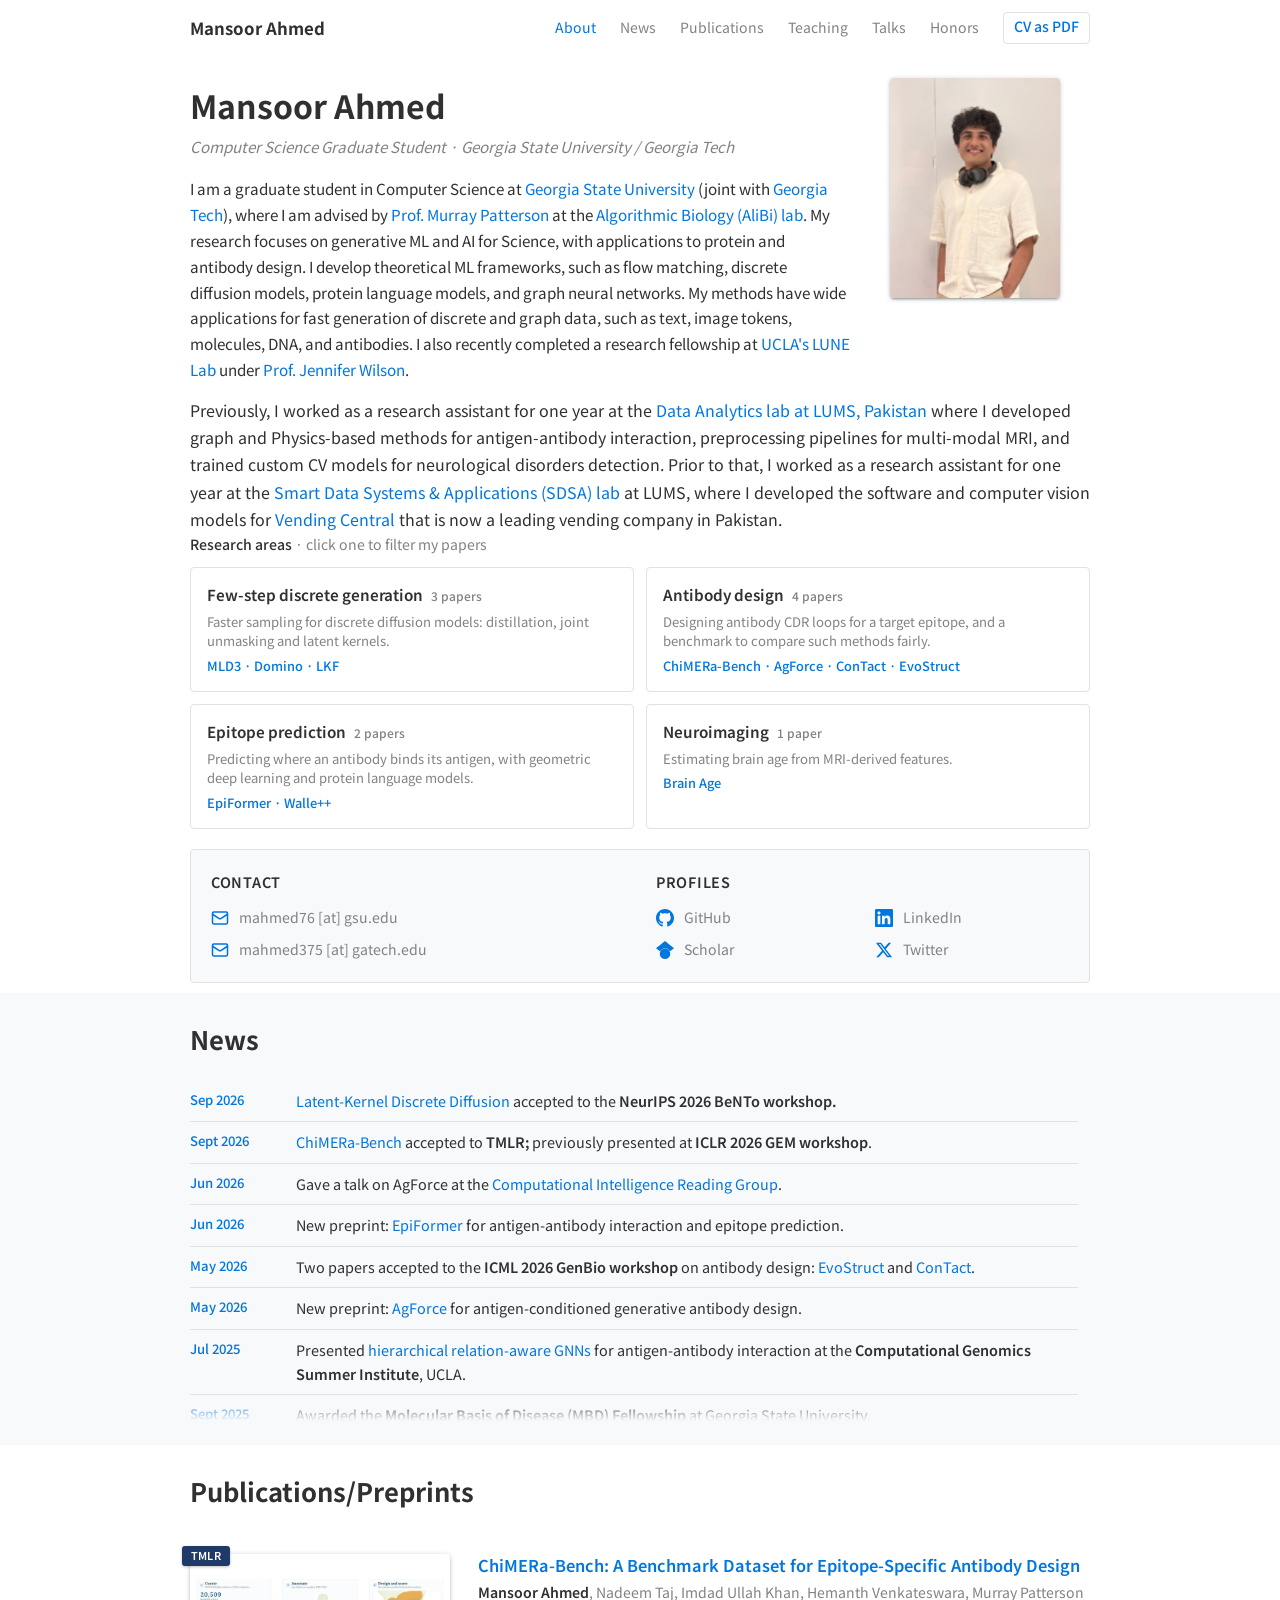
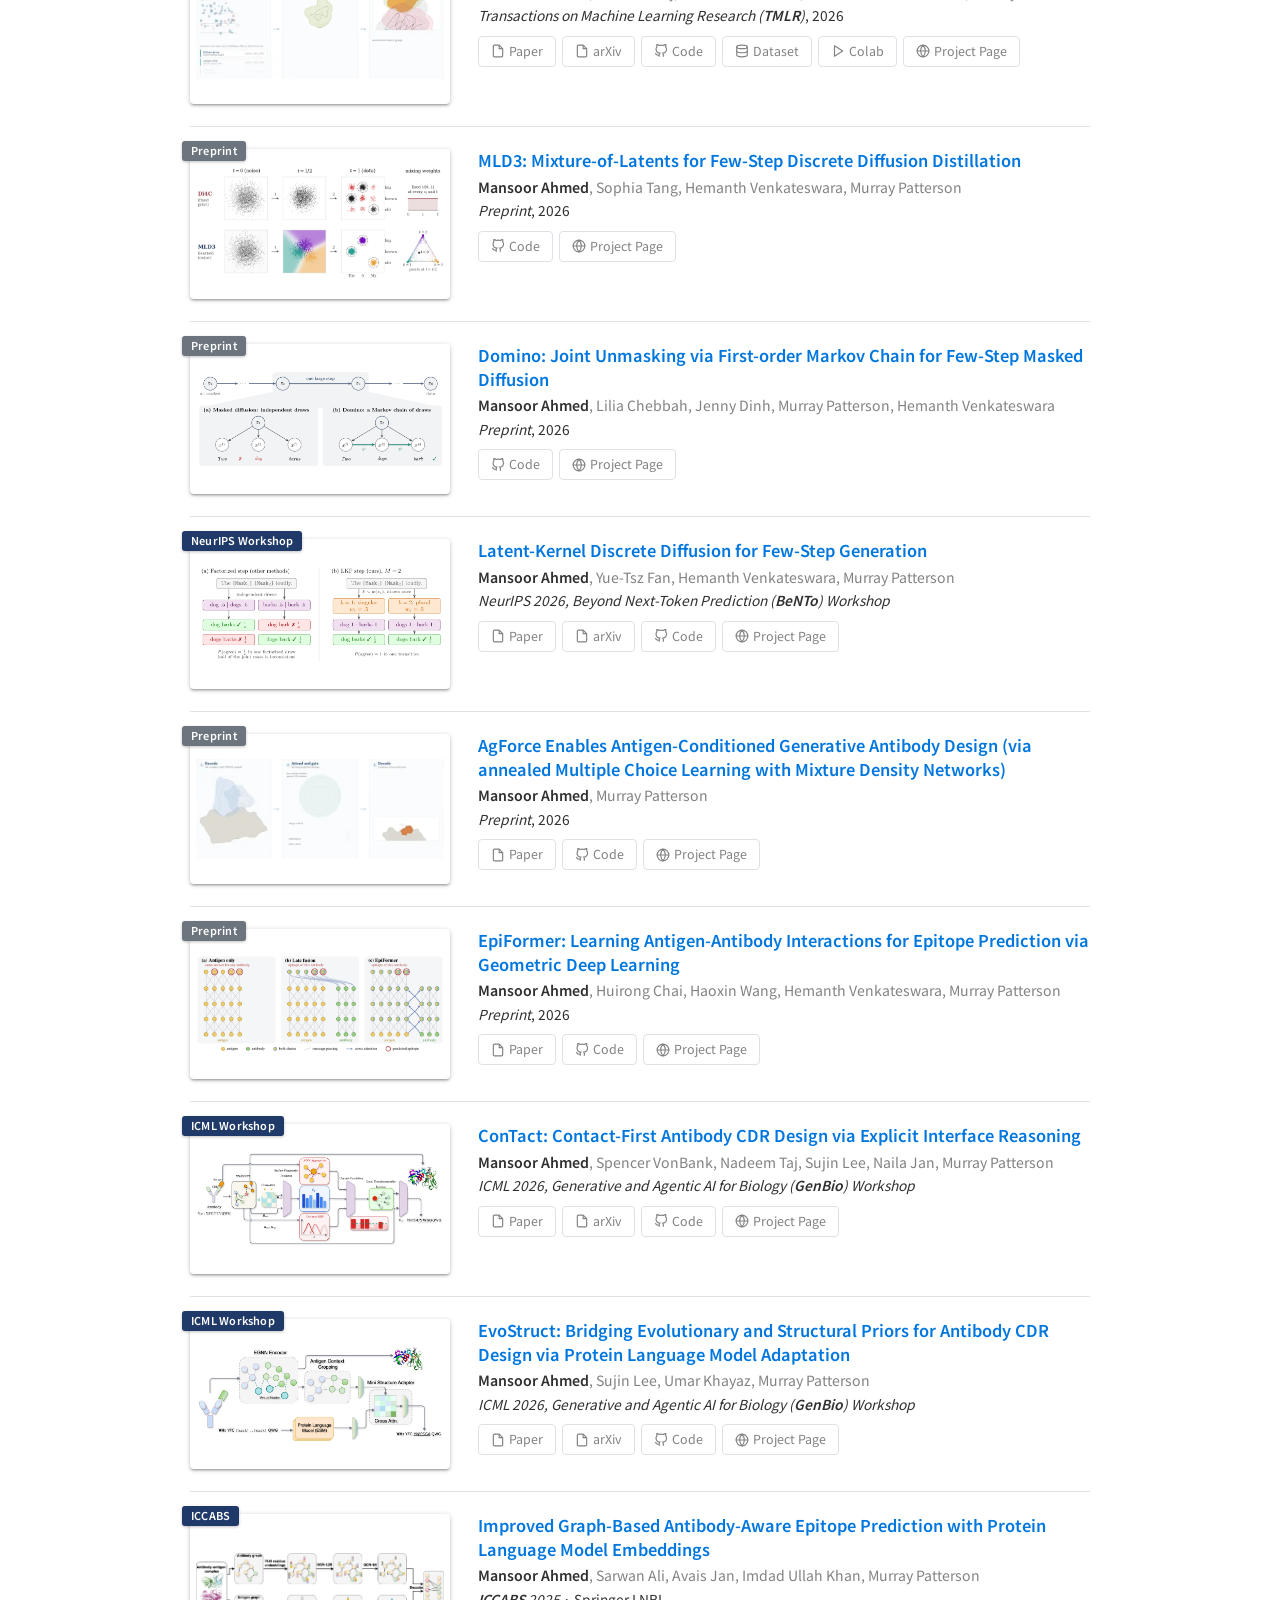
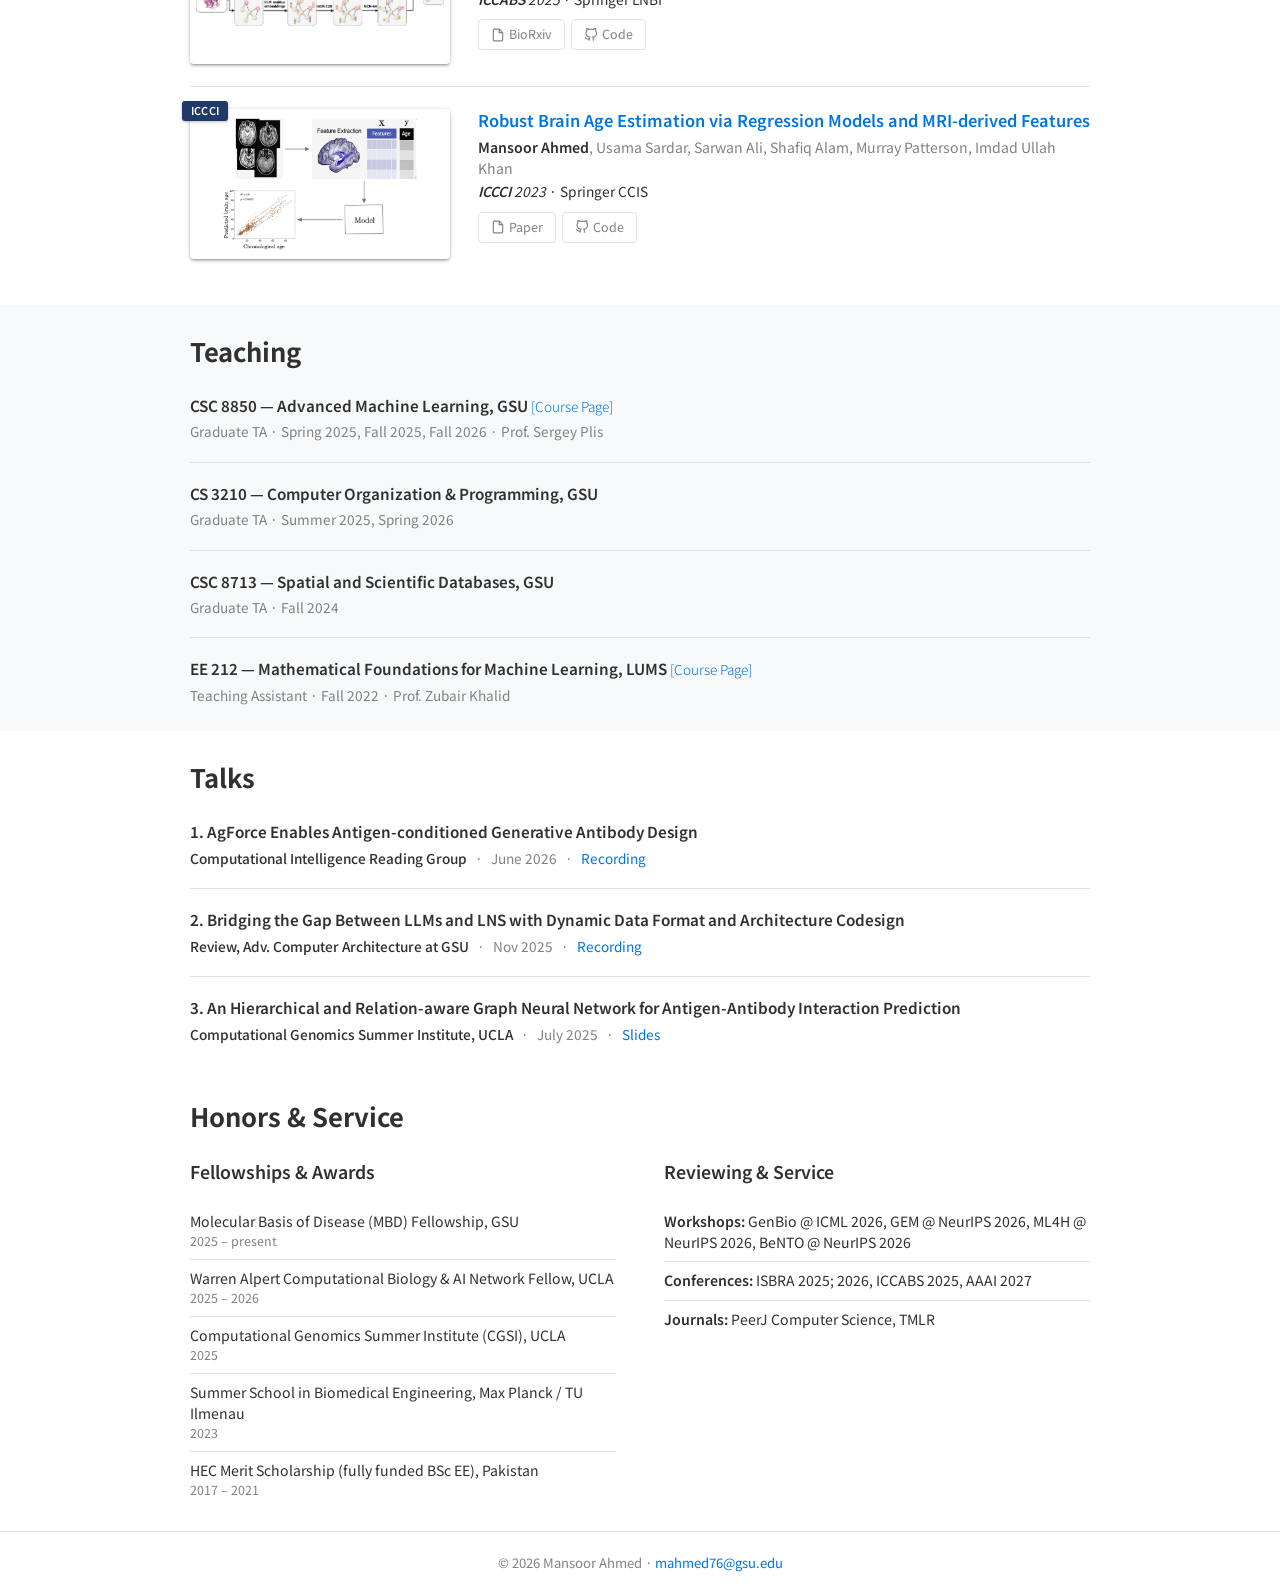
==== commit f00a5c3c: "update" ====
--- a/index.html
+++ b/index.html
@@ -61,8 +61,7 @@
                 (joint with <a href="https://bioinformatics.gatech.edu/" target="_blank" rel="noopener">Georgia Tech</a>),
                 where I am advised by
                 <a href="https://murraypatterson.github.io/" target="_blank" rel="noopener">Prof. Murray Patterson</a> at the <a href="https://alibilab.github.io/" target="_blank" rel="noopener">Algorithmic Biology (AliBi) lab</a>. 
-                My research focuses on generative ML and AI for Science, with applications to protein and antibody design. I develop ML methods, such as graph neural networks, flow matching, discrete diffusion models, and
-                protein language models that condition on target antigens to design therapeutic antibodies.
+                My research focuses on generative ML and AI for Science, with applications to protein and antibody design. I develop theoretical ML frameworks, such as flow matching, discrete diffusion models, protein language models, and graph neural networks. My methods have wide applications for fast generation of discrete and graph data, such as text, image tokens, molecules, DNA, and antibodies. 
                 I also recently completed a research fellowship at
                 <a href="https://research.seas.ucla.edu/computational-systems-pharmacology/" target="_blank" rel="noopener">UCLA's
                 LUNE Lab</a> under <a href="https://samueli.ucla.edu/people/jennifer-wilson/" target="_blank" rel="noopener">Prof. Jennifer Wilson</a>.
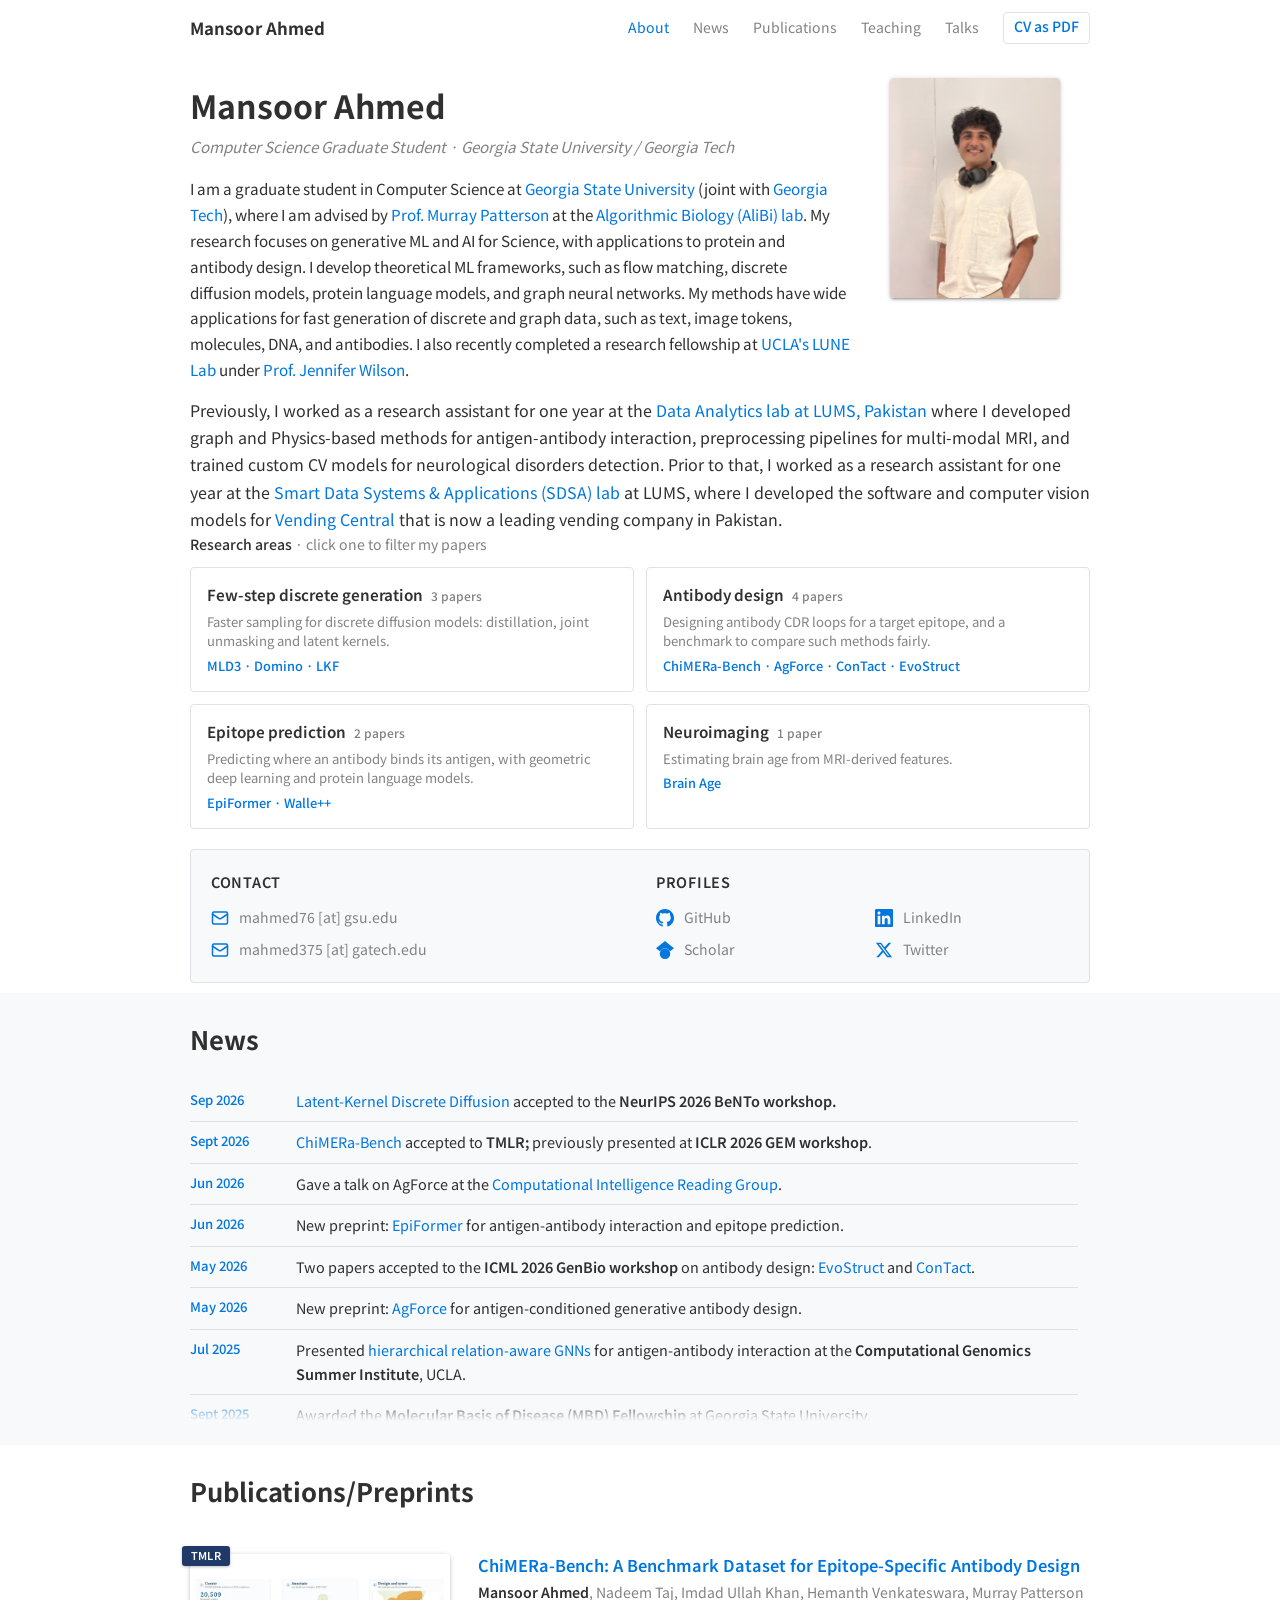
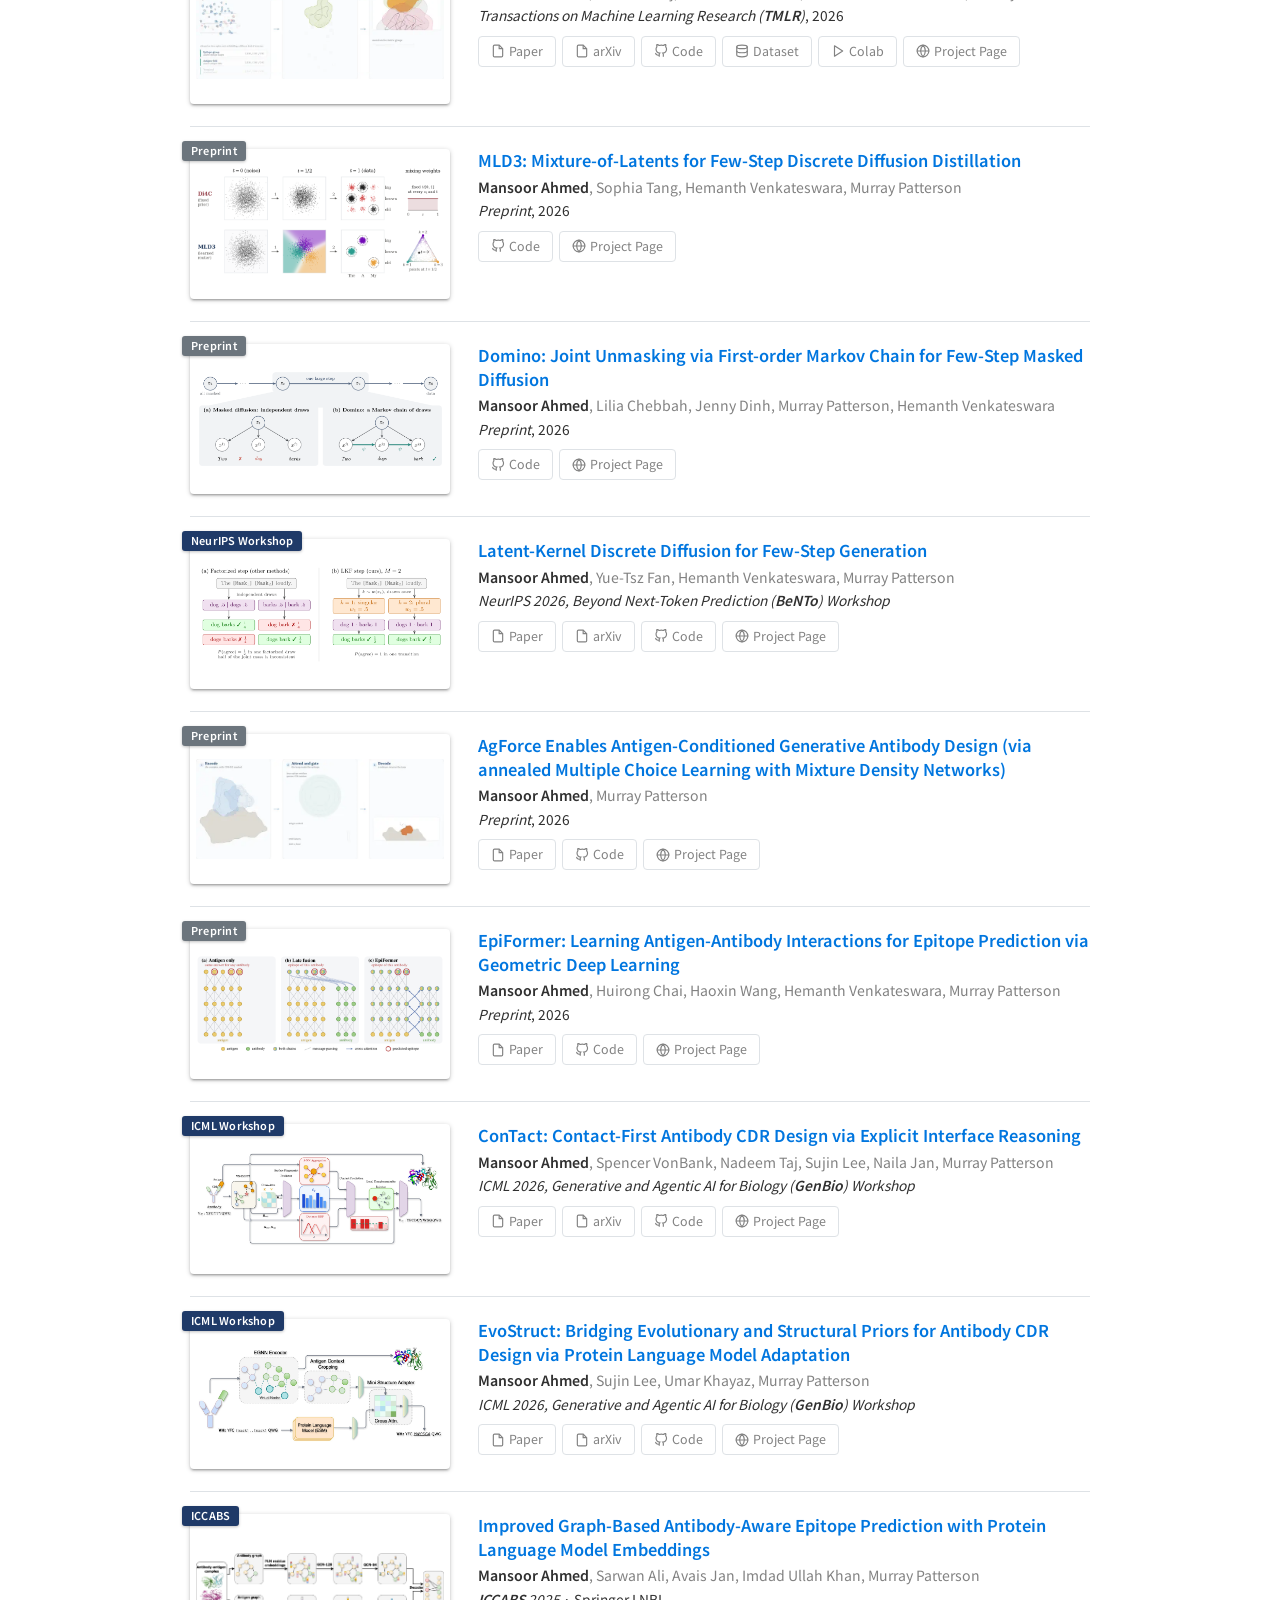
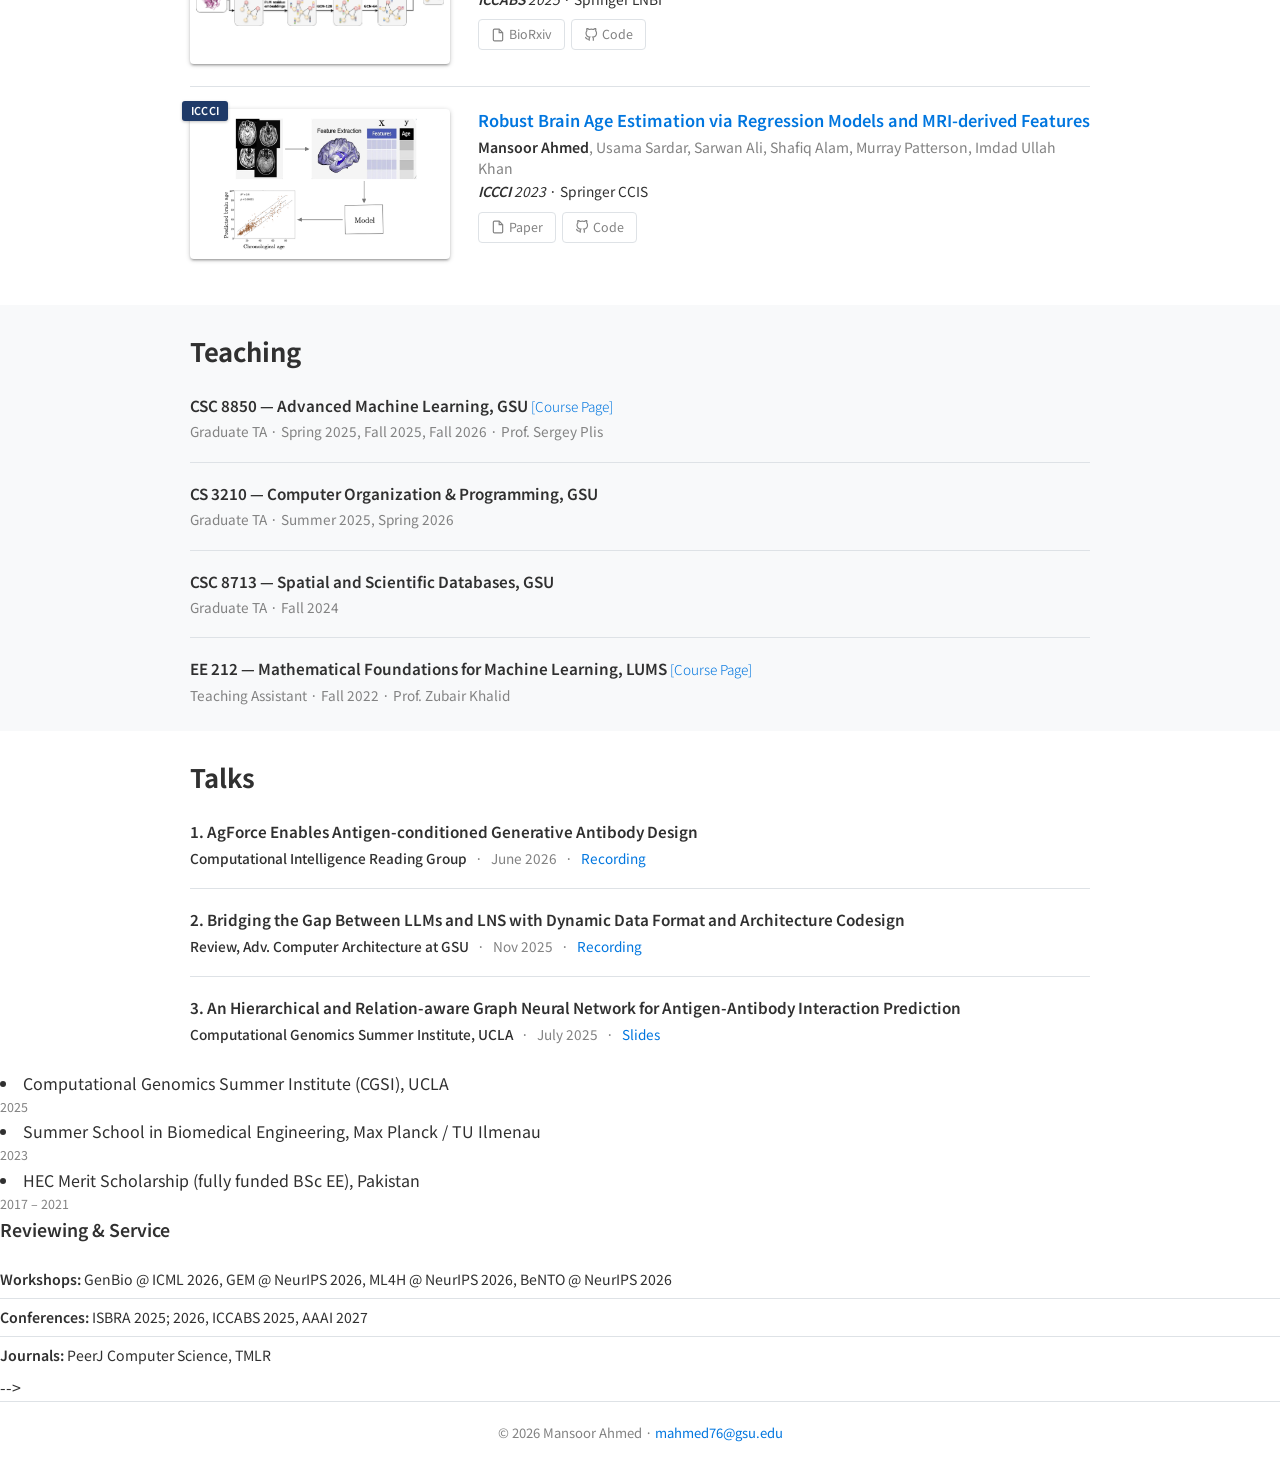
==== commit 873df20e: "update" ====
--- a/index.html
+++ b/index.html
@@ -40,7 +40,7 @@
             <a href="#publications">Publications</a>
             <a href="#teaching">Teaching</a>
             <a href="#talks">Talks</a>
-            <a href="#honors">Honors</a>
+            <!-- <a href="#honors">Honors</a> -->
             <a href="docs/cv_mansoor.pdf" class="nav-cv" target="_blank" rel="noopener">CV as PDF</a>
         </div>
     </div>
@@ -490,7 +490,7 @@
 </section>
 
 <!-- Honors & Service -->
-<section id="honors">
+<!-- <section id="honors">
 <div class="container">
     <h2 class="section-heading">Honors &amp; Service</h2>
     <div class="hs-grid">
@@ -516,7 +516,7 @@
         </div>
     </div>
 </div>
-</section>
+</section> -->
 
 </main>
 
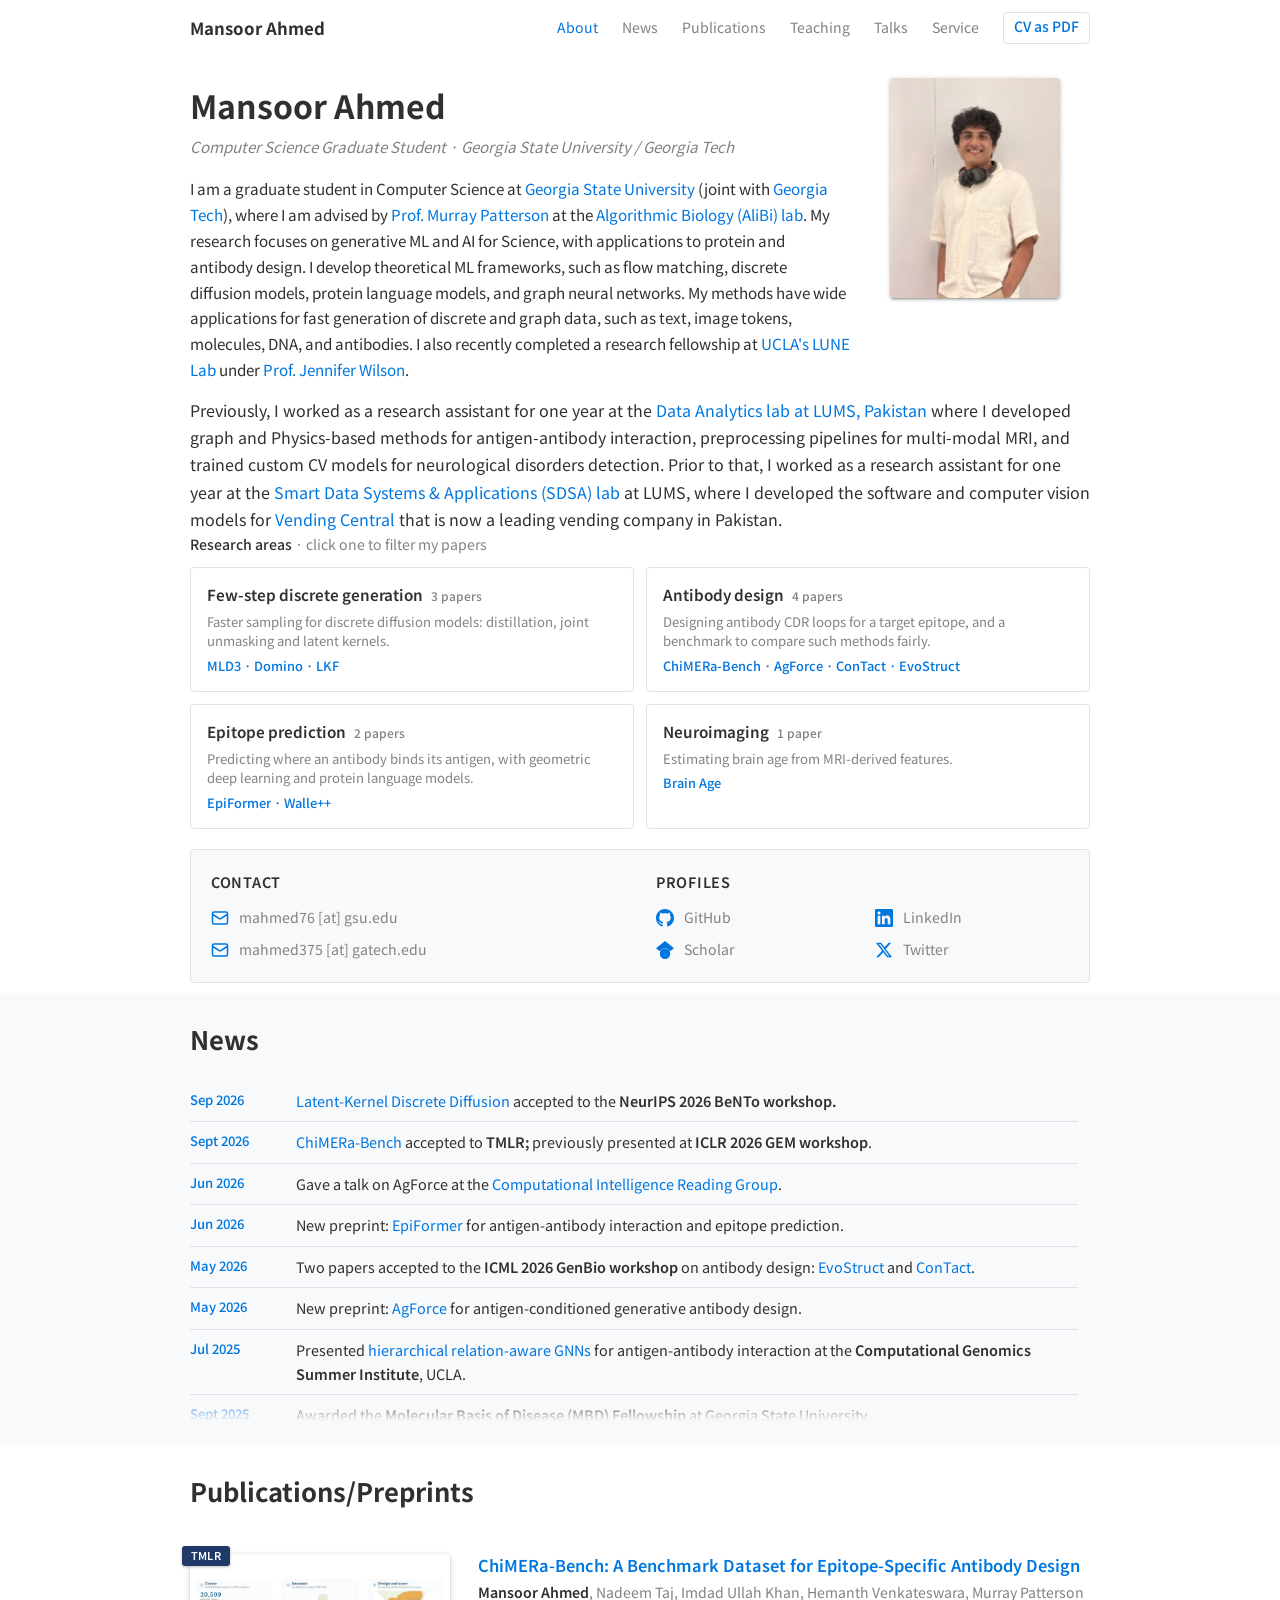
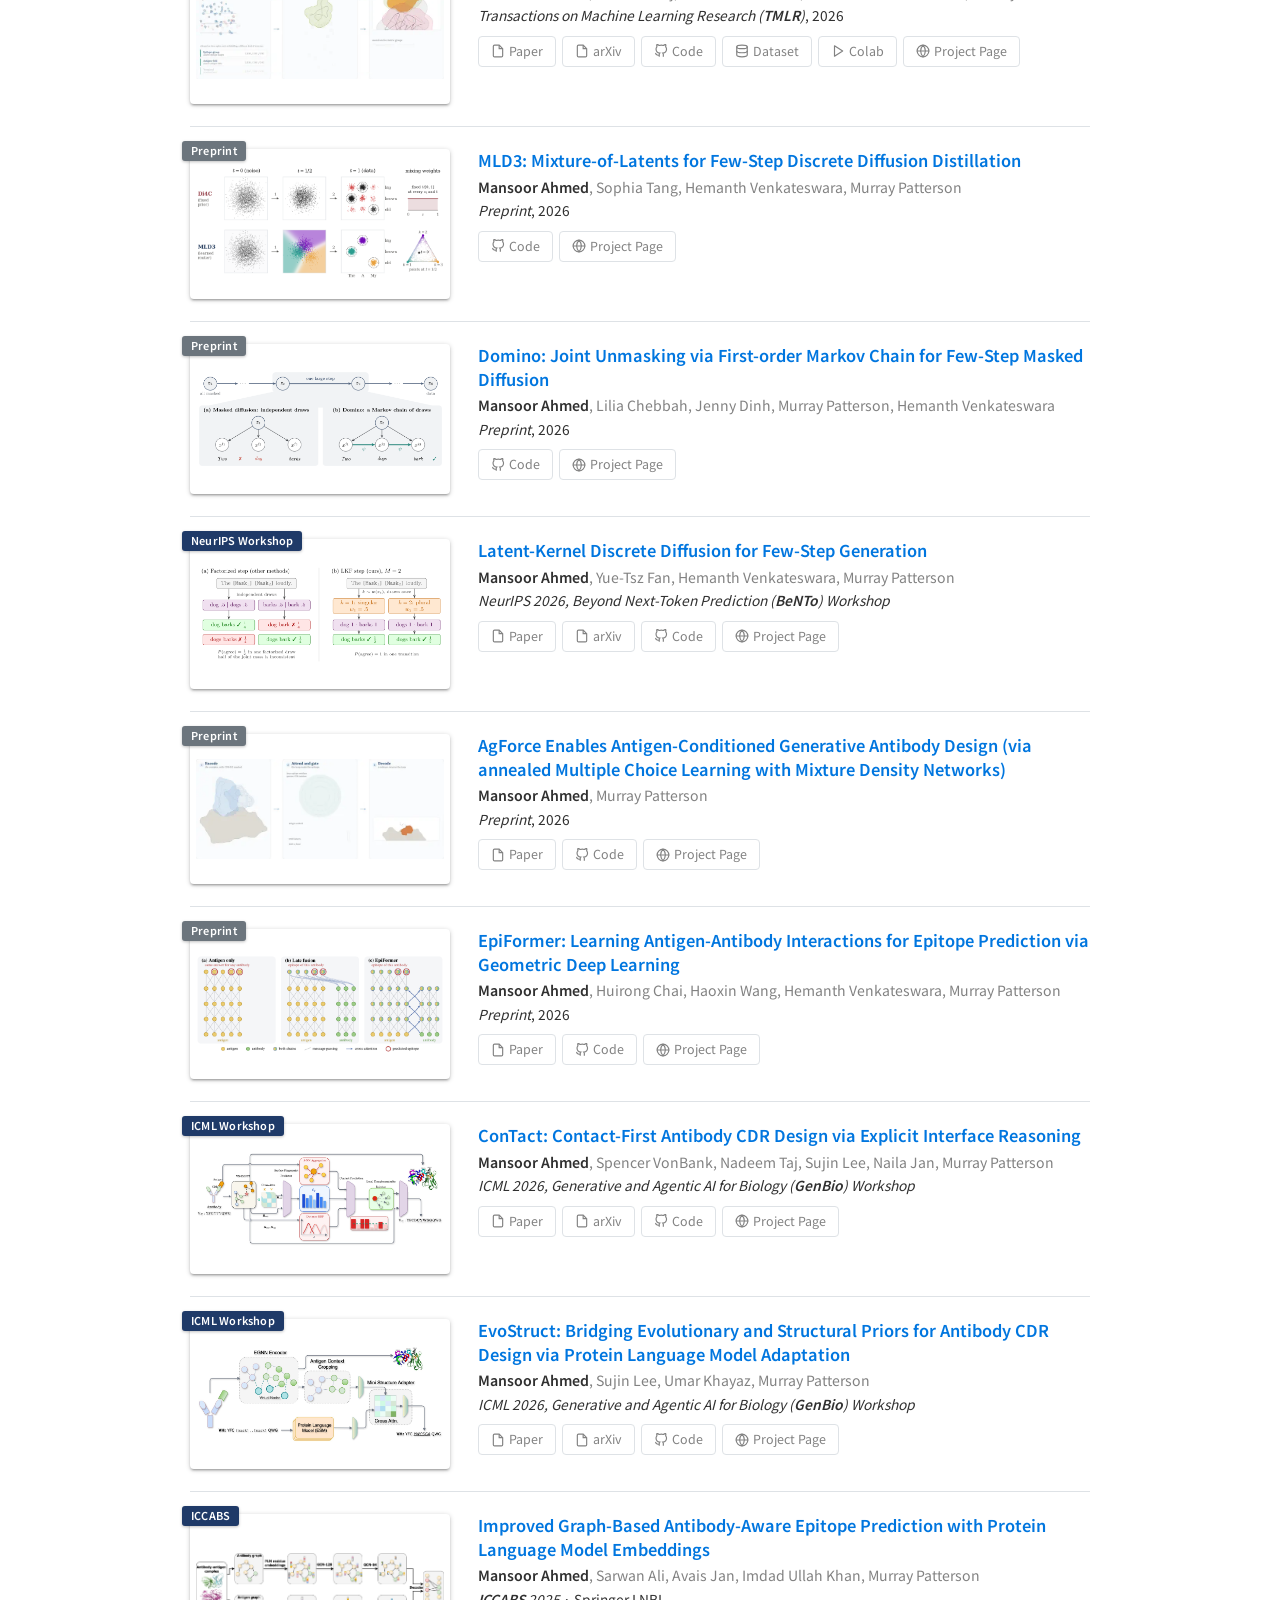
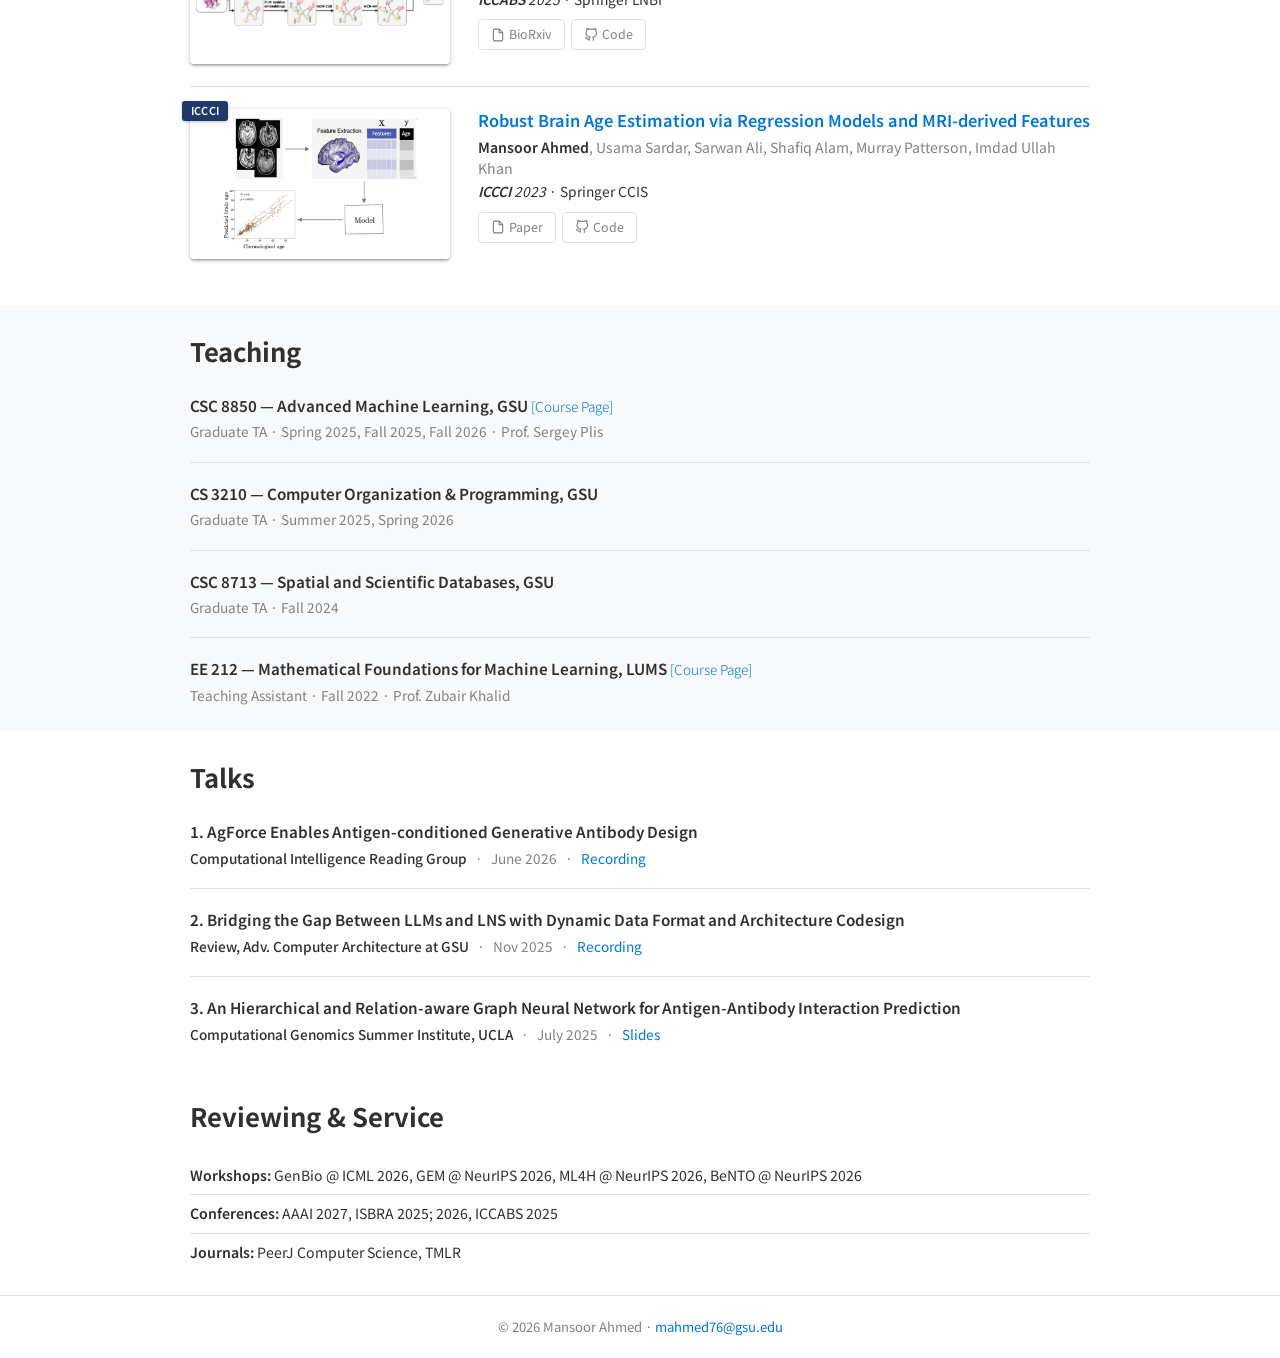
==== commit 5d280c0a: "update" ====
--- a/index.html
+++ b/index.html
@@ -40,7 +40,7 @@
             <a href="#publications">Publications</a>
             <a href="#teaching">Teaching</a>
             <a href="#talks">Talks</a>
-            <!-- <a href="#honors">Honors</a> -->
+            <a href="#service">Service</a>
             <a href="docs/cv_mansoor.pdf" class="nav-cv" target="_blank" rel="noopener">CV as PDF</a>
         </div>
     </div>
@@ -490,33 +490,33 @@
 </section>
 
 <!-- Honors & Service -->
-<!-- <section id="honors">
+<section id="service">
 <div class="container">
-    <h2 class="section-heading">Honors &amp; Service</h2>
-    <div class="hs-grid">
-        <div data-animate>
+    <h2 class="section-heading">Reviewing &amp; Service</h2>
+    <!-- <div class="hs-grid"> -->
+        <!-- <div data-animate>
             <h3 class="hs-subtitle">Fellowships &amp; Awards</h3>
             <ul class="hs-list">
                 <li>Molecular Basis of Disease (MBD) Fellowship, GSU <span class="hs-year">2025 &ndash; present</span></li>
                 <li>Warren Alpert Computational Biology &amp; AI Network Fellow, UCLA <span class="hs-year">2025 &ndash; 2026</span></li>
-                <!-- <li>MBD and Martin Fraser travel awards to attend ICLR in Rio <span class="hs-year">2026</span></li> -->
+                <li>MBD and Martin Fraser travel awards to attend ICLR in Rio <span class="hs-year">2026</span></li>
                 <li>Computational Genomics Summer Institute (CGSI), UCLA <span class="hs-year">2025</span></li>
                 <li>Summer School in Biomedical Engineering, Max Planck / TU Ilmenau <span class="hs-year">2023</span></li>
                 <li>HEC Merit Scholarship (fully funded BSc EE), Pakistan <span class="hs-year">2017 &ndash; 2021</span></li>
-                <!-- <li>Balochistan Educational Endowment Fund <span class="hs-year">2015 &ndash; 2017</span></li> -->
+                <li>Balochistan Educational Endowment Fund <span class="hs-year">2015 &ndash; 2017</span></li>
             </ul>
-        </div>
+        </div> -->
         <div data-animate>
-            <h3 class="hs-subtitle">Reviewing &amp; Service</h3>
+            <!-- <h3 class="hs-subtitle">Reviewing &amp; Service</h3> -->
             <ul class="hs-list">
                 <li><strong>Workshops:</strong> GenBio @ ICML 2026, GEM @ NeurIPS 2026, ML4H @ NeurIPS 2026, BeNTO @ NeurIPS 2026</li>
-                <li><strong>Conferences:</strong> ISBRA 2025; 2026, ICCABS 2025, AAAI 2027</li>
+                <li><strong>Conferences:</strong> AAAI 2027, ISBRA 2025; 2026, ICCABS 2025</li>
                 <li><strong>Journals:</strong> PeerJ Computer Science, TMLR</li>
             </ul>
         </div>
-    </div>
+    <!-- </div> -->
 </div>
-</section> -->
+</section>
 
 </main>
 
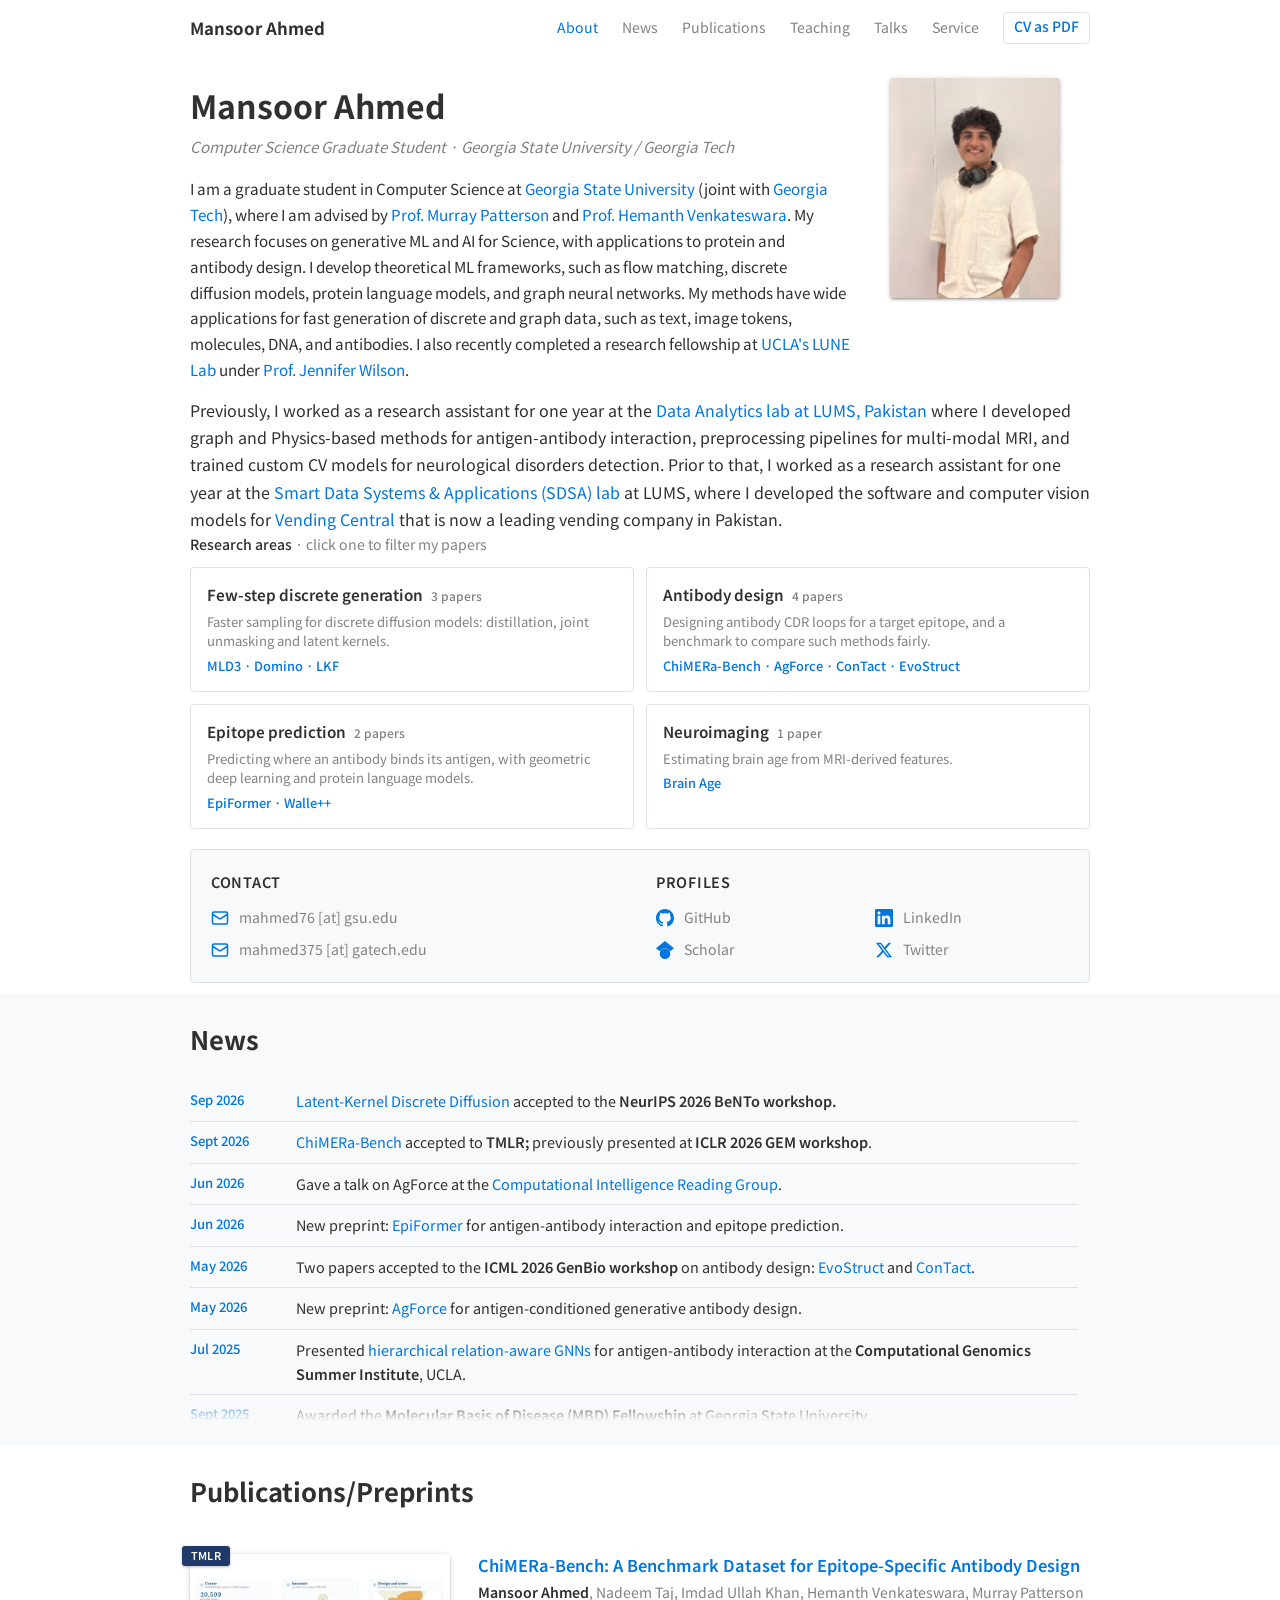
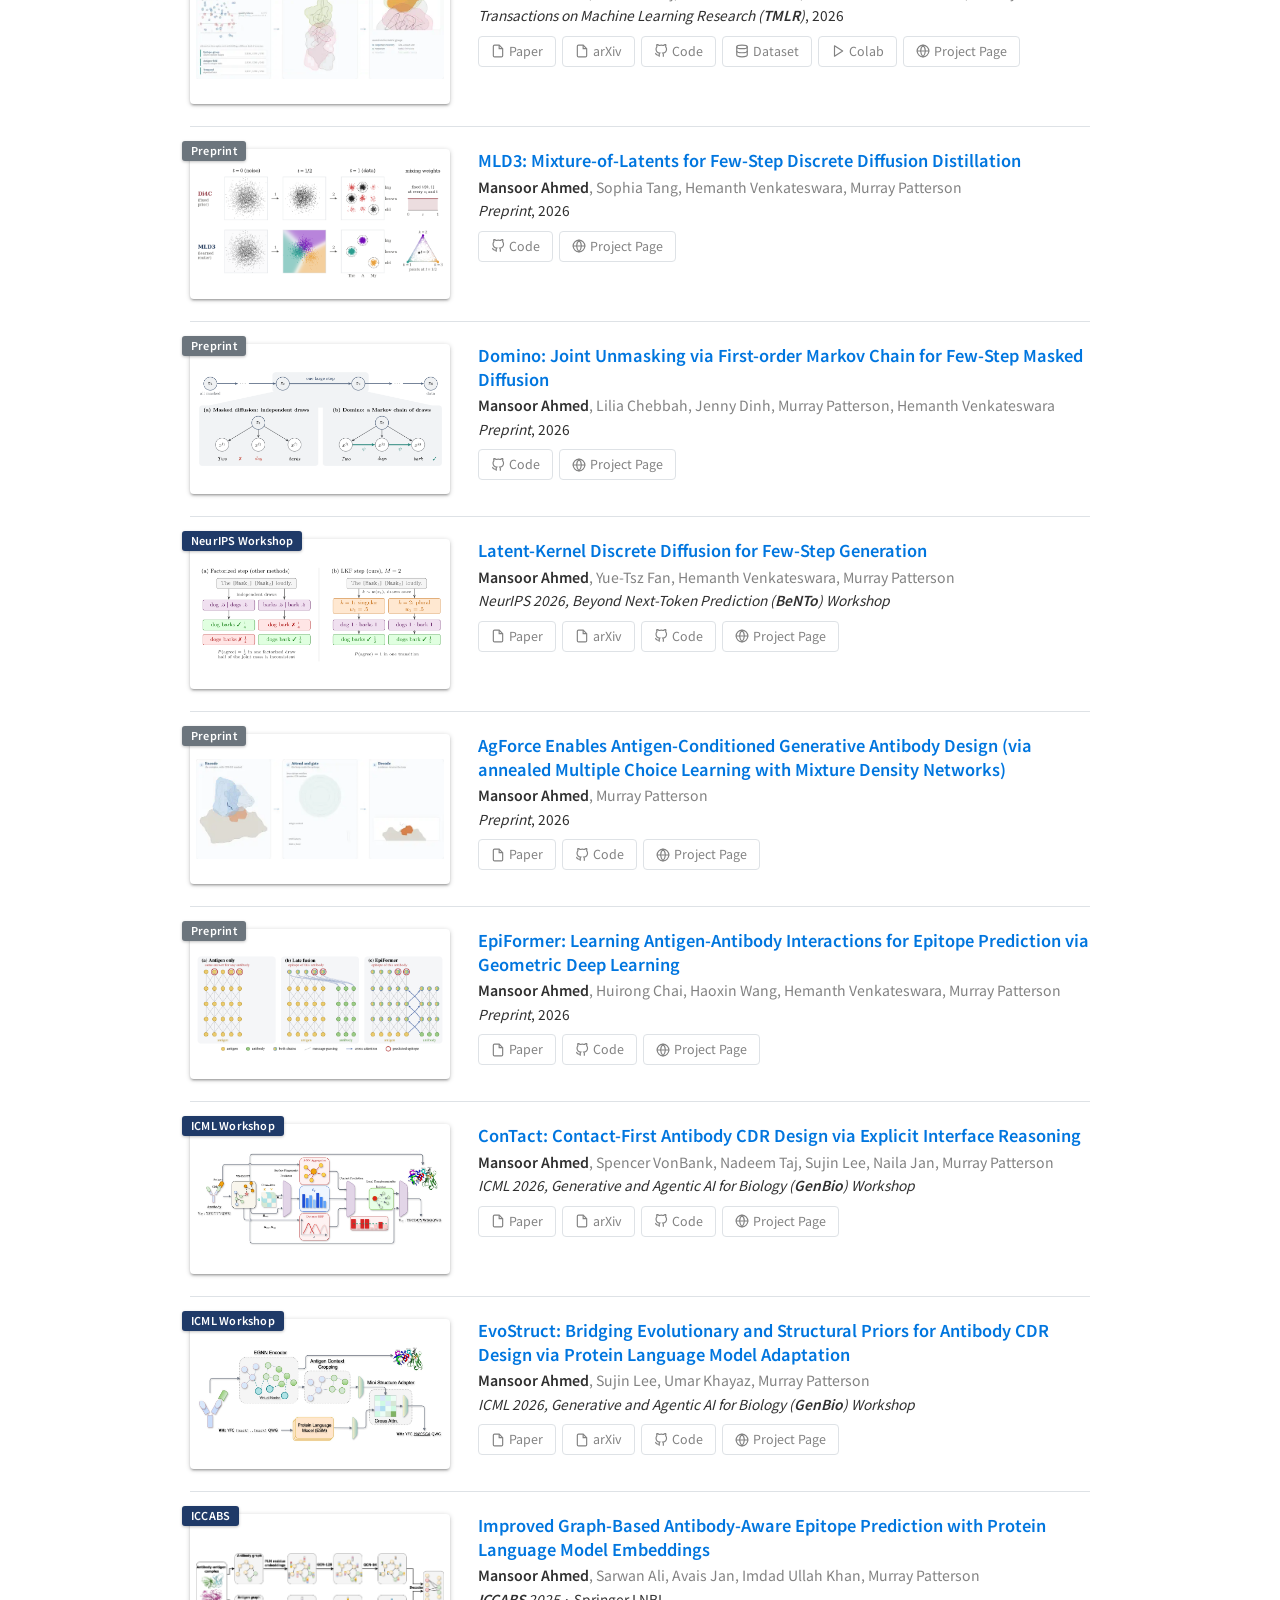
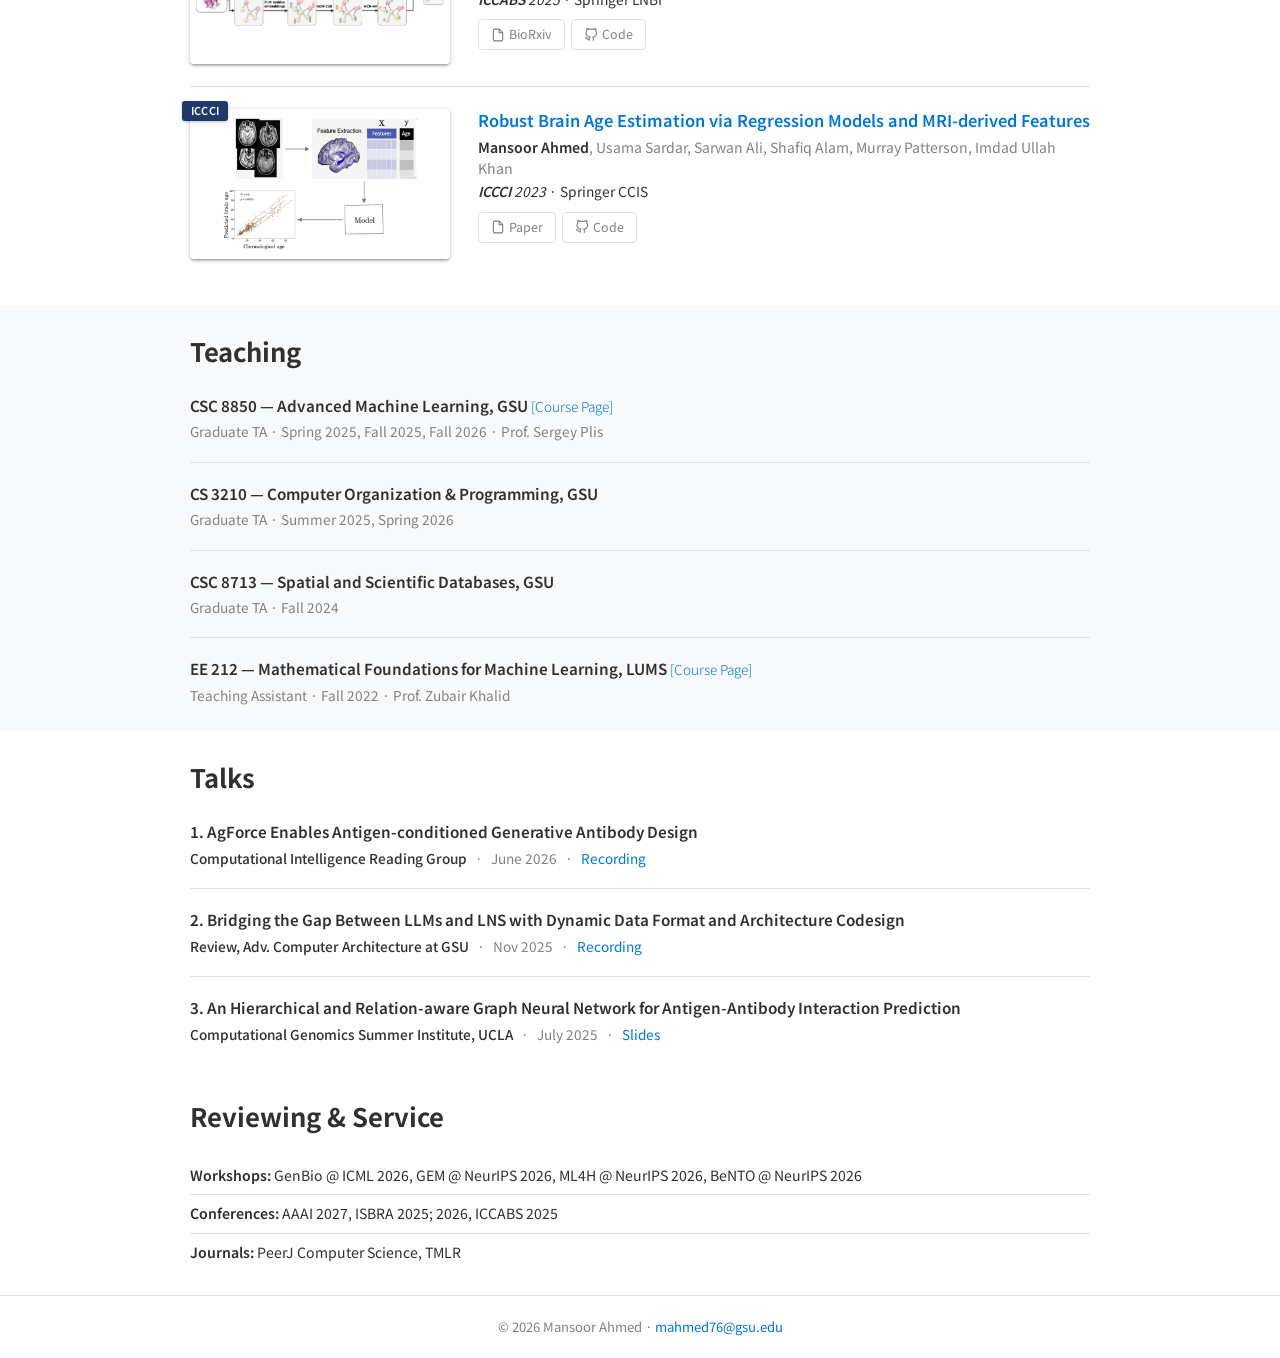
==== commit 2df9b94e: "update" ====
--- a/index.html
+++ b/index.html
@@ -60,7 +60,7 @@
                 <a href="https://csds.gsu.edu/" target="_blank" rel="noopener">Georgia State University</a>
                 (joint with <a href="https://bioinformatics.gatech.edu/" target="_blank" rel="noopener">Georgia Tech</a>),
                 where I am advised by
-                <a href="https://murraypatterson.github.io/" target="_blank" rel="noopener">Prof. Murray Patterson</a> at the <a href="https://alibilab.github.io/" target="_blank" rel="noopener">Algorithmic Biology (AliBi) lab</a>. 
+                <a href="https://www.hemanthdv.org/" target="_blank" rel="noopener">Prof. Murray Patterson</a> and <a>Prof. Hemanth Venkateswara</a>. 
                 My research focuses on generative ML and AI for Science, with applications to protein and antibody design. I develop theoretical ML frameworks, such as flow matching, discrete diffusion models, protein language models, and graph neural networks. My methods have wide applications for fast generation of discrete and graph data, such as text, image tokens, molecules, DNA, and antibodies. 
                 I also recently completed a research fellowship at
                 <a href="https://research.seas.ucla.edu/computational-systems-pharmacology/" target="_blank" rel="noopener">UCLA's
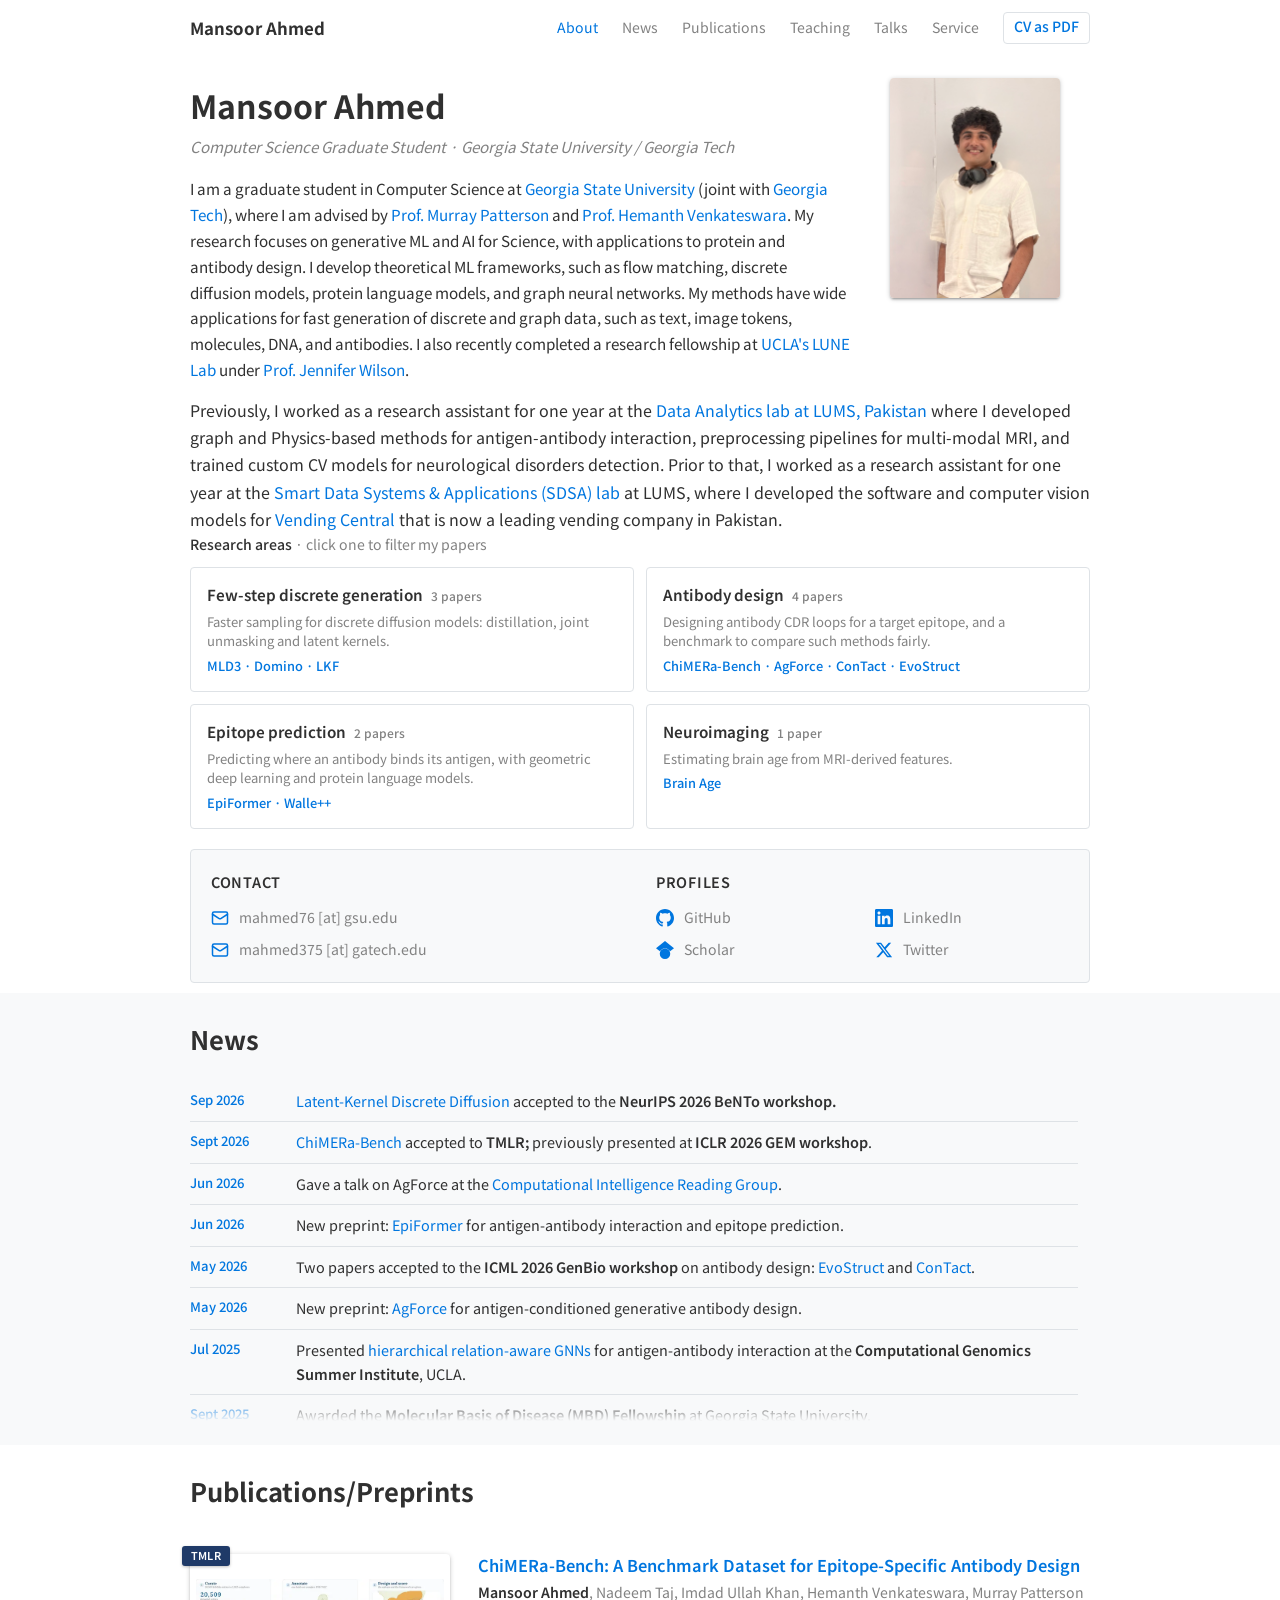
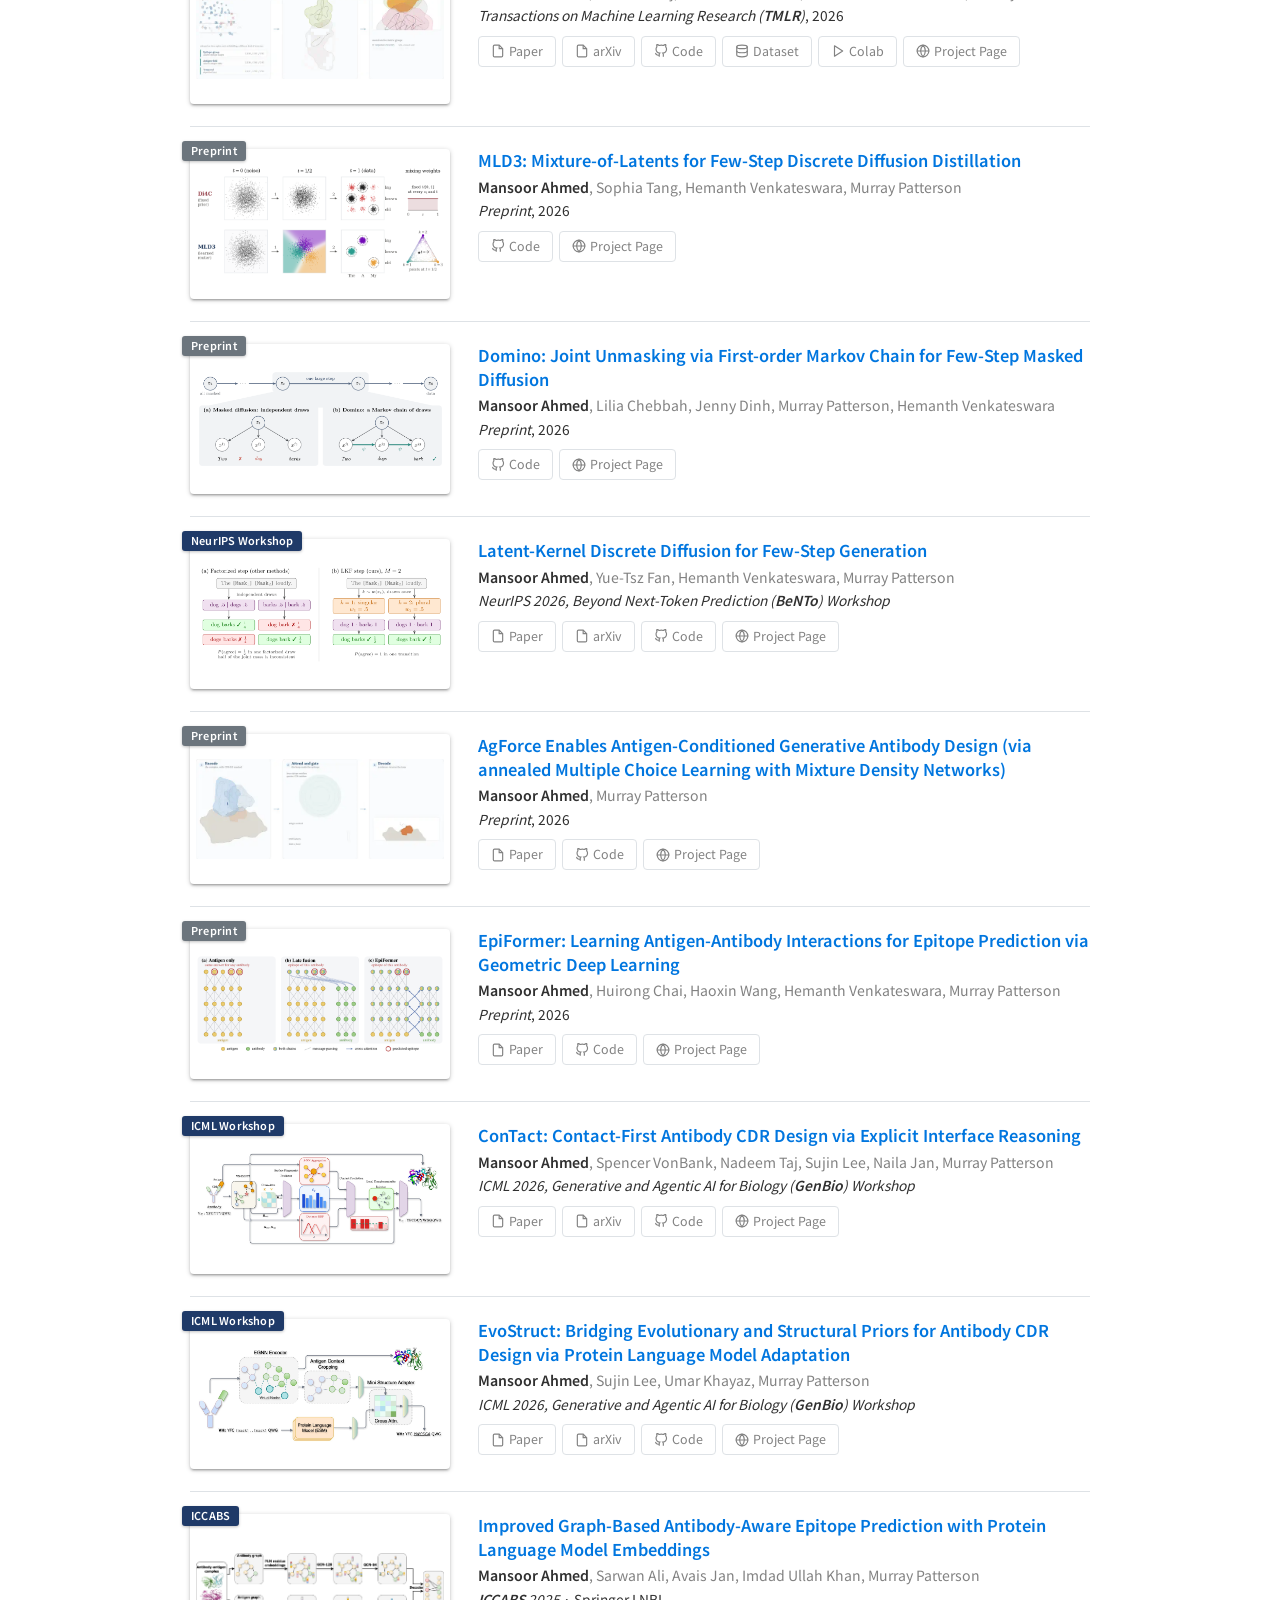
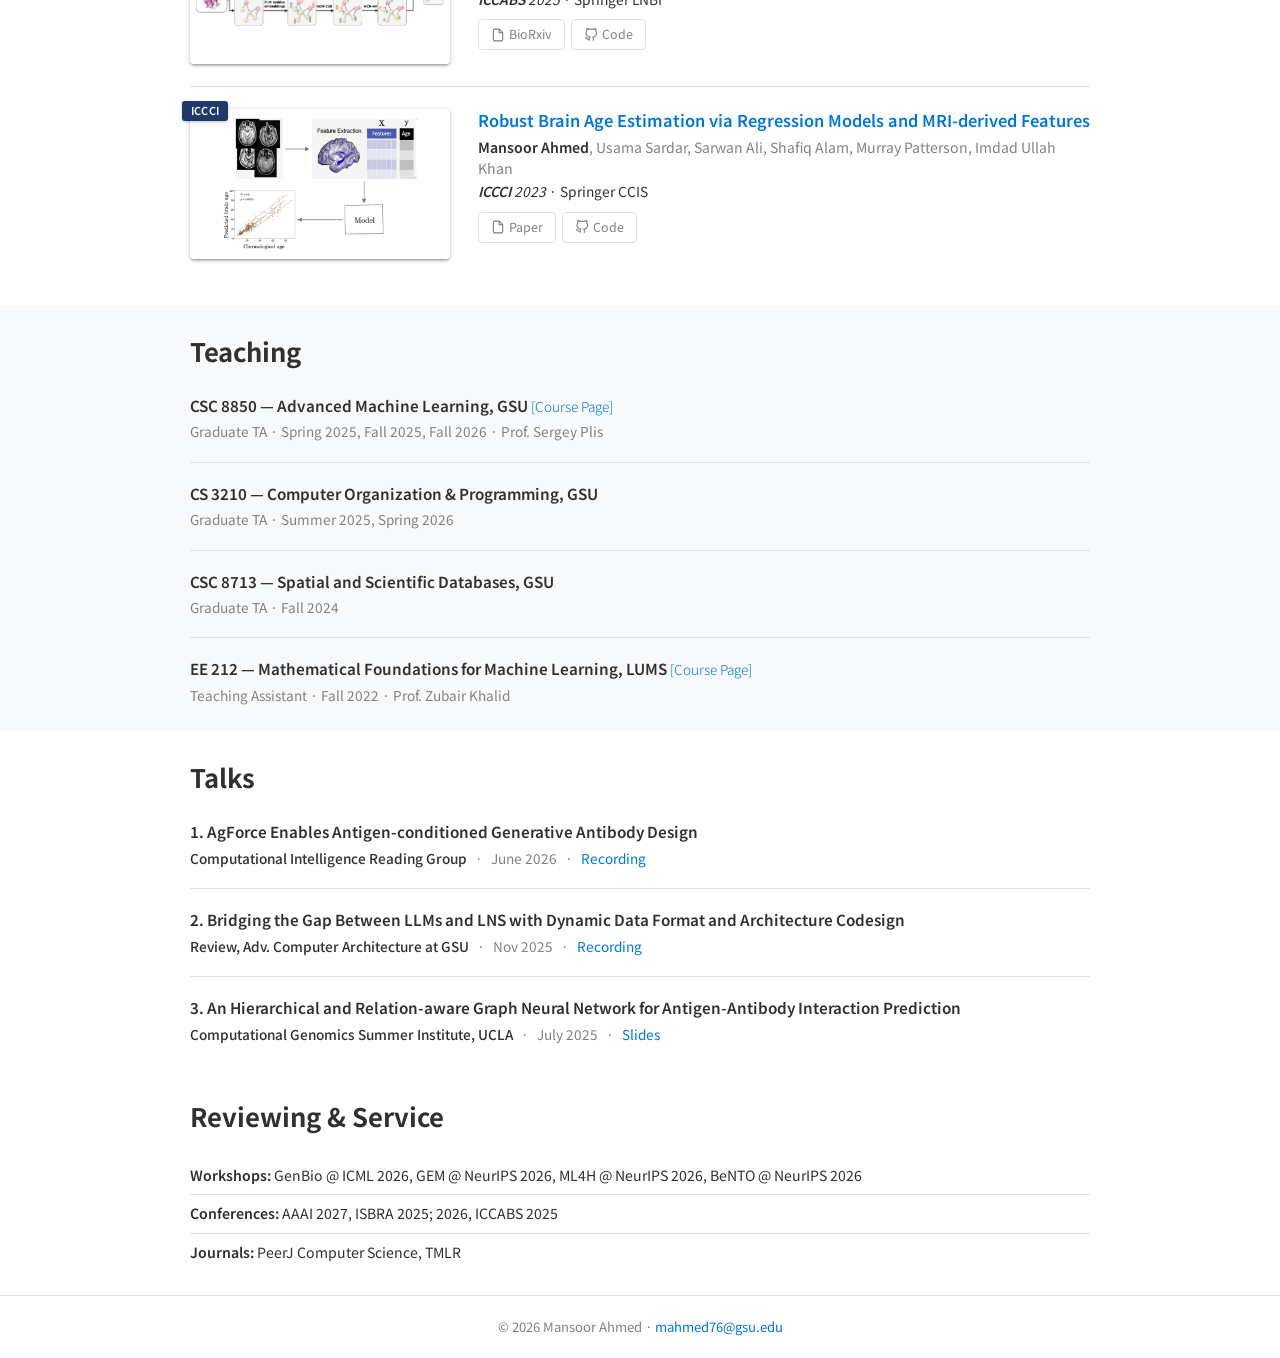
==== commit fef94206: "update" ====
--- a/index.html
+++ b/index.html
@@ -60,7 +60,7 @@
                 <a href="https://csds.gsu.edu/" target="_blank" rel="noopener">Georgia State University</a>
                 (joint with <a href="https://bioinformatics.gatech.edu/" target="_blank" rel="noopener">Georgia Tech</a>),
                 where I am advised by
-                <a href="https://www.hemanthdv.org/" target="_blank" rel="noopener">Prof. Murray Patterson</a> and <a>Prof. Hemanth Venkateswara</a>. 
+                <a href="https://murraypatterson.github.io/" target="_blank" rel="noopener">Prof. Murray Patterson</a> and <a href="https://www.hemanthdv.org/" target="_blank" rel="noopener">Prof. Hemanth Venkateswara</a>. 
                 My research focuses on generative ML and AI for Science, with applications to protein and antibody design. I develop theoretical ML frameworks, such as flow matching, discrete diffusion models, protein language models, and graph neural networks. My methods have wide applications for fast generation of discrete and graph data, such as text, image tokens, molecules, DNA, and antibodies. 
                 I also recently completed a research fellowship at
                 <a href="https://research.seas.ucla.edu/computational-systems-pharmacology/" target="_blank" rel="noopener">UCLA's
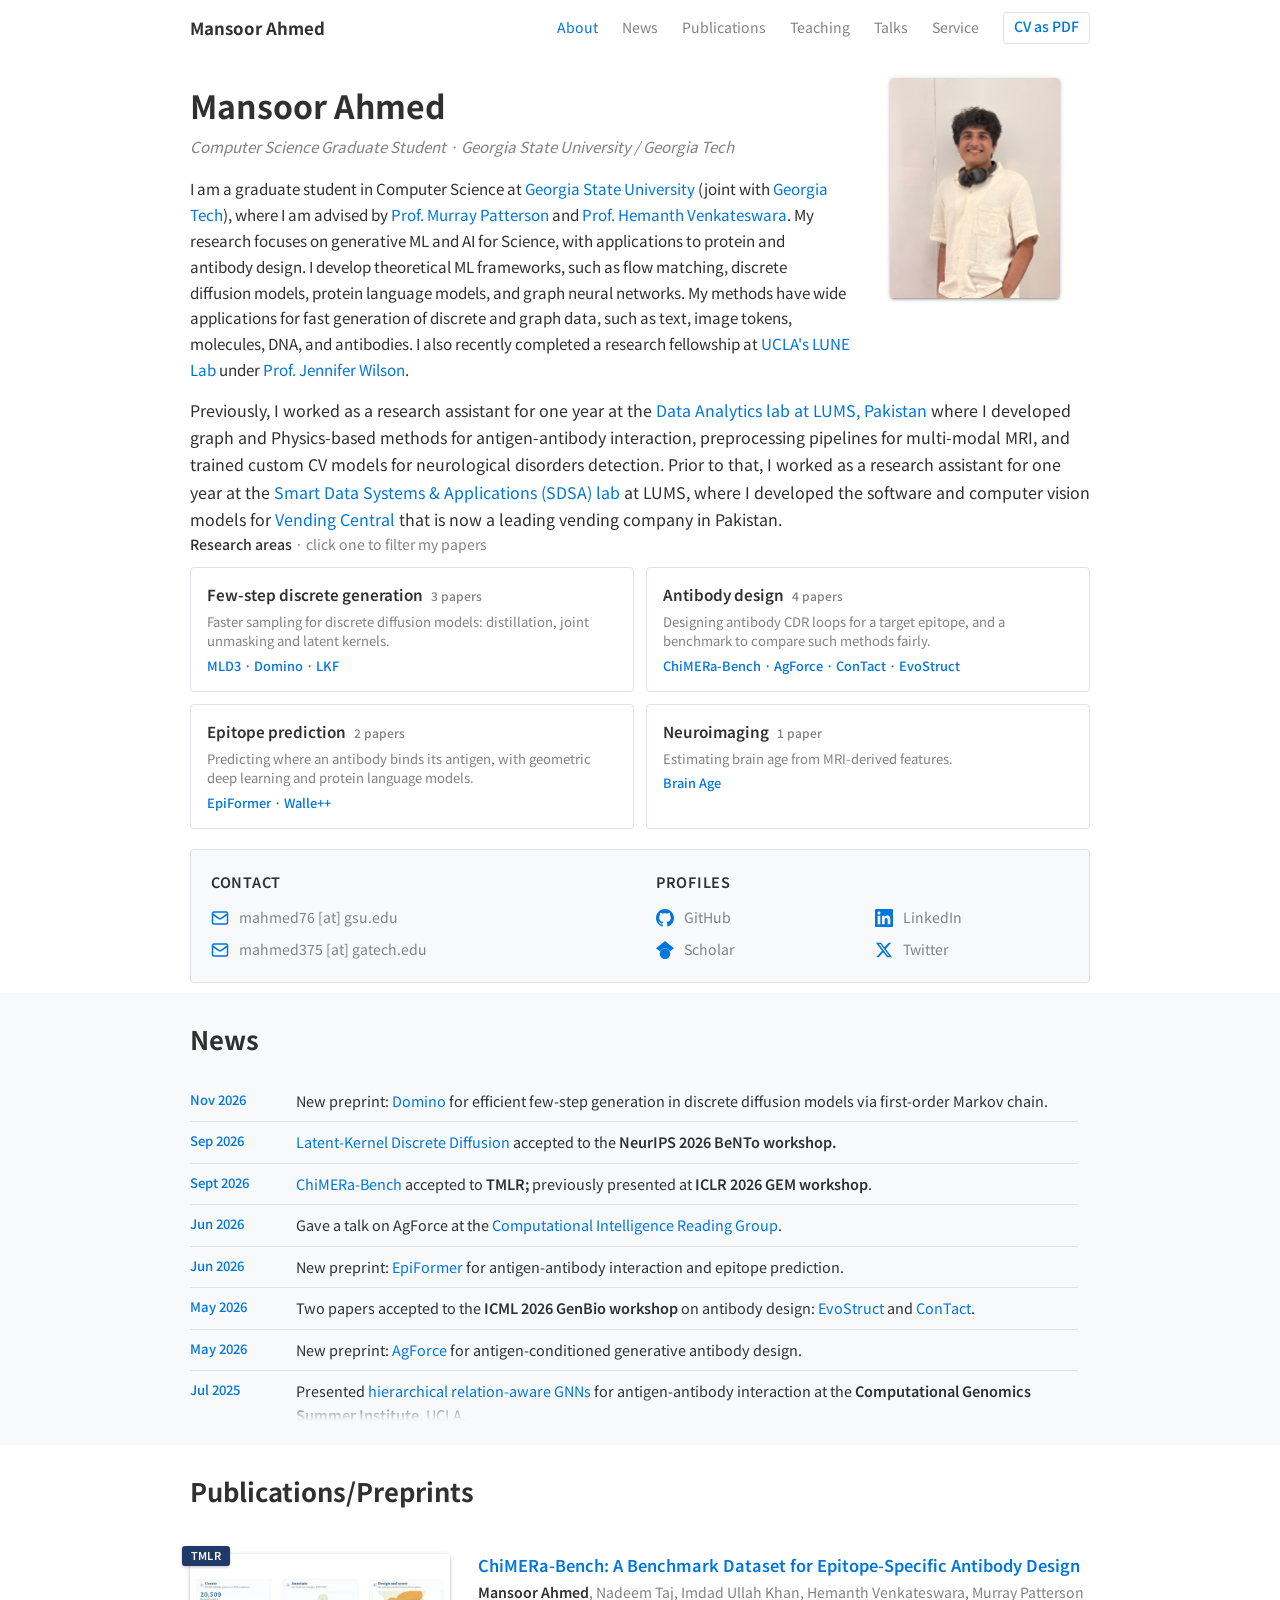
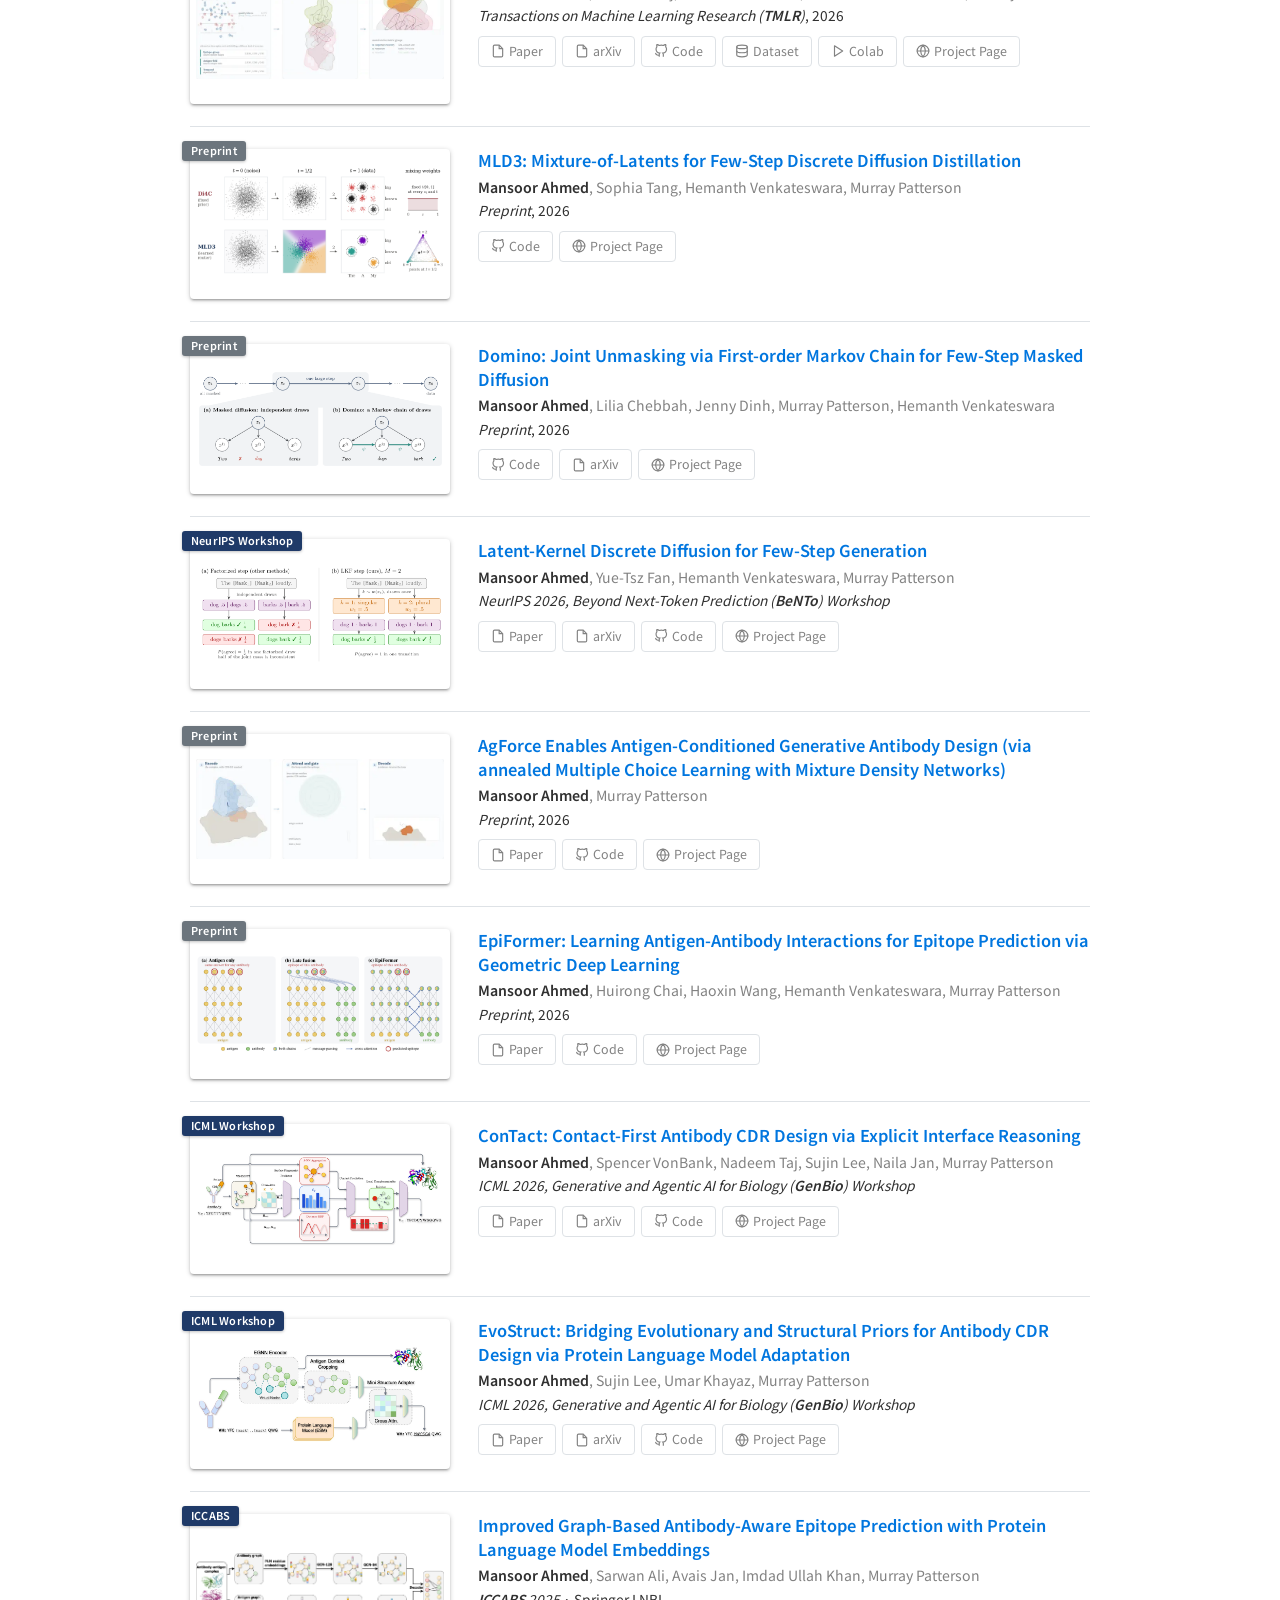
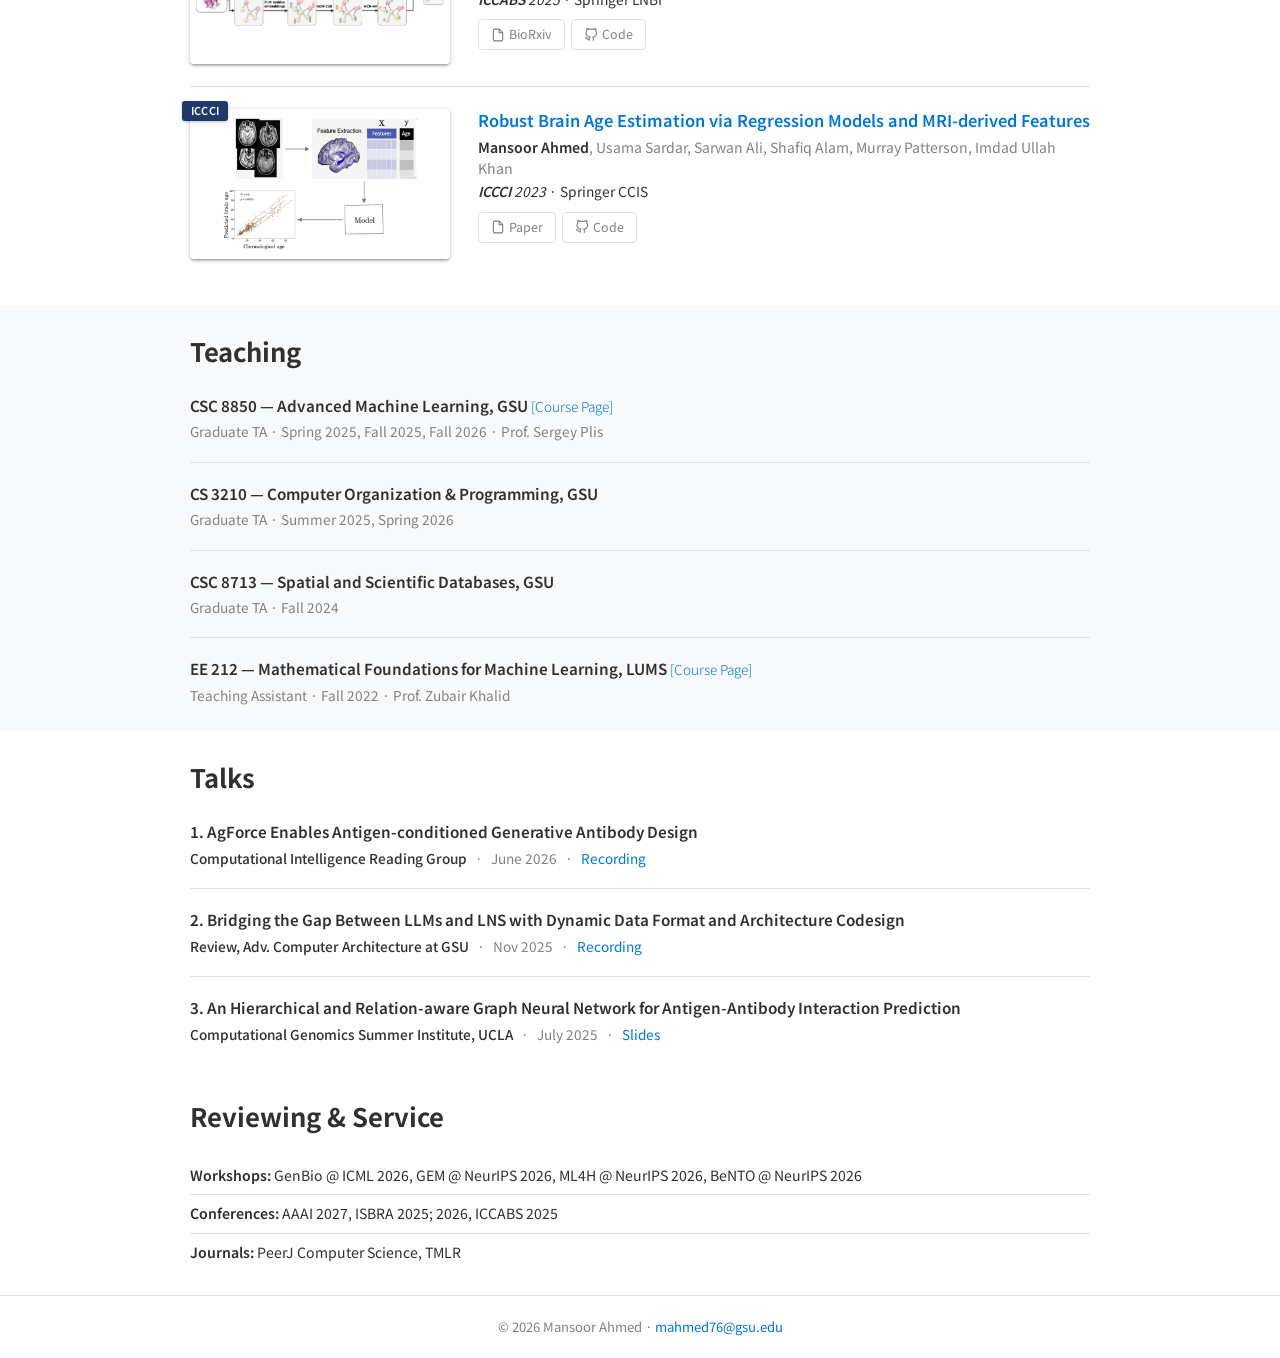
==== commit a4e7c868: "update" ====
--- a/index.html
+++ b/index.html
@@ -143,6 +143,10 @@
     <ul class="news-list">
         
         <li class="news-item">
+            <span class="news-date">Nov 2026</span>
+            <span>New preprint: <a href="https://arxiv.org/abs/2611.18645" target="_blank" rel="noopener">Domino</a> for efficient few-step generation in discrete diffusion models via first-order Markov chain.</span>
+        </li>
+        <li class="news-item">
             <span class="news-date">Sep 2026</span>
             <span><a href="https://openreview.net/forum?id=iuTdDIaTrl" target="_blank" rel="noopener">Latent-Kernel Discrete Diffusion</a> accepted to the <strong>NeurIPS 2026 BeNTo workshop.</strong></span>
         </li>
@@ -255,6 +259,7 @@
             <p class="pub-venue"><em>Preprint</em>, 2026</p>
             <div class="pub-links">
                 <a href="https://github.com/mansoor181/domino" class="btn-sm" target="_blank" rel="noopener"><svg><use href="#i-code"></use></svg> Code</a>
+                <a href="https://arxiv.org/abs/2611.18645" class="btn-sm" target="_blank" rel="noopener"><svg><use href="#i-paper"></use></svg> arXiv</a>
                 <a href="docs/domino/index.html" class="btn-sm" target="_blank" rel="noopener"><svg><use href="#i-web"></use></svg> Project Page</a>
             </div>
         </div>
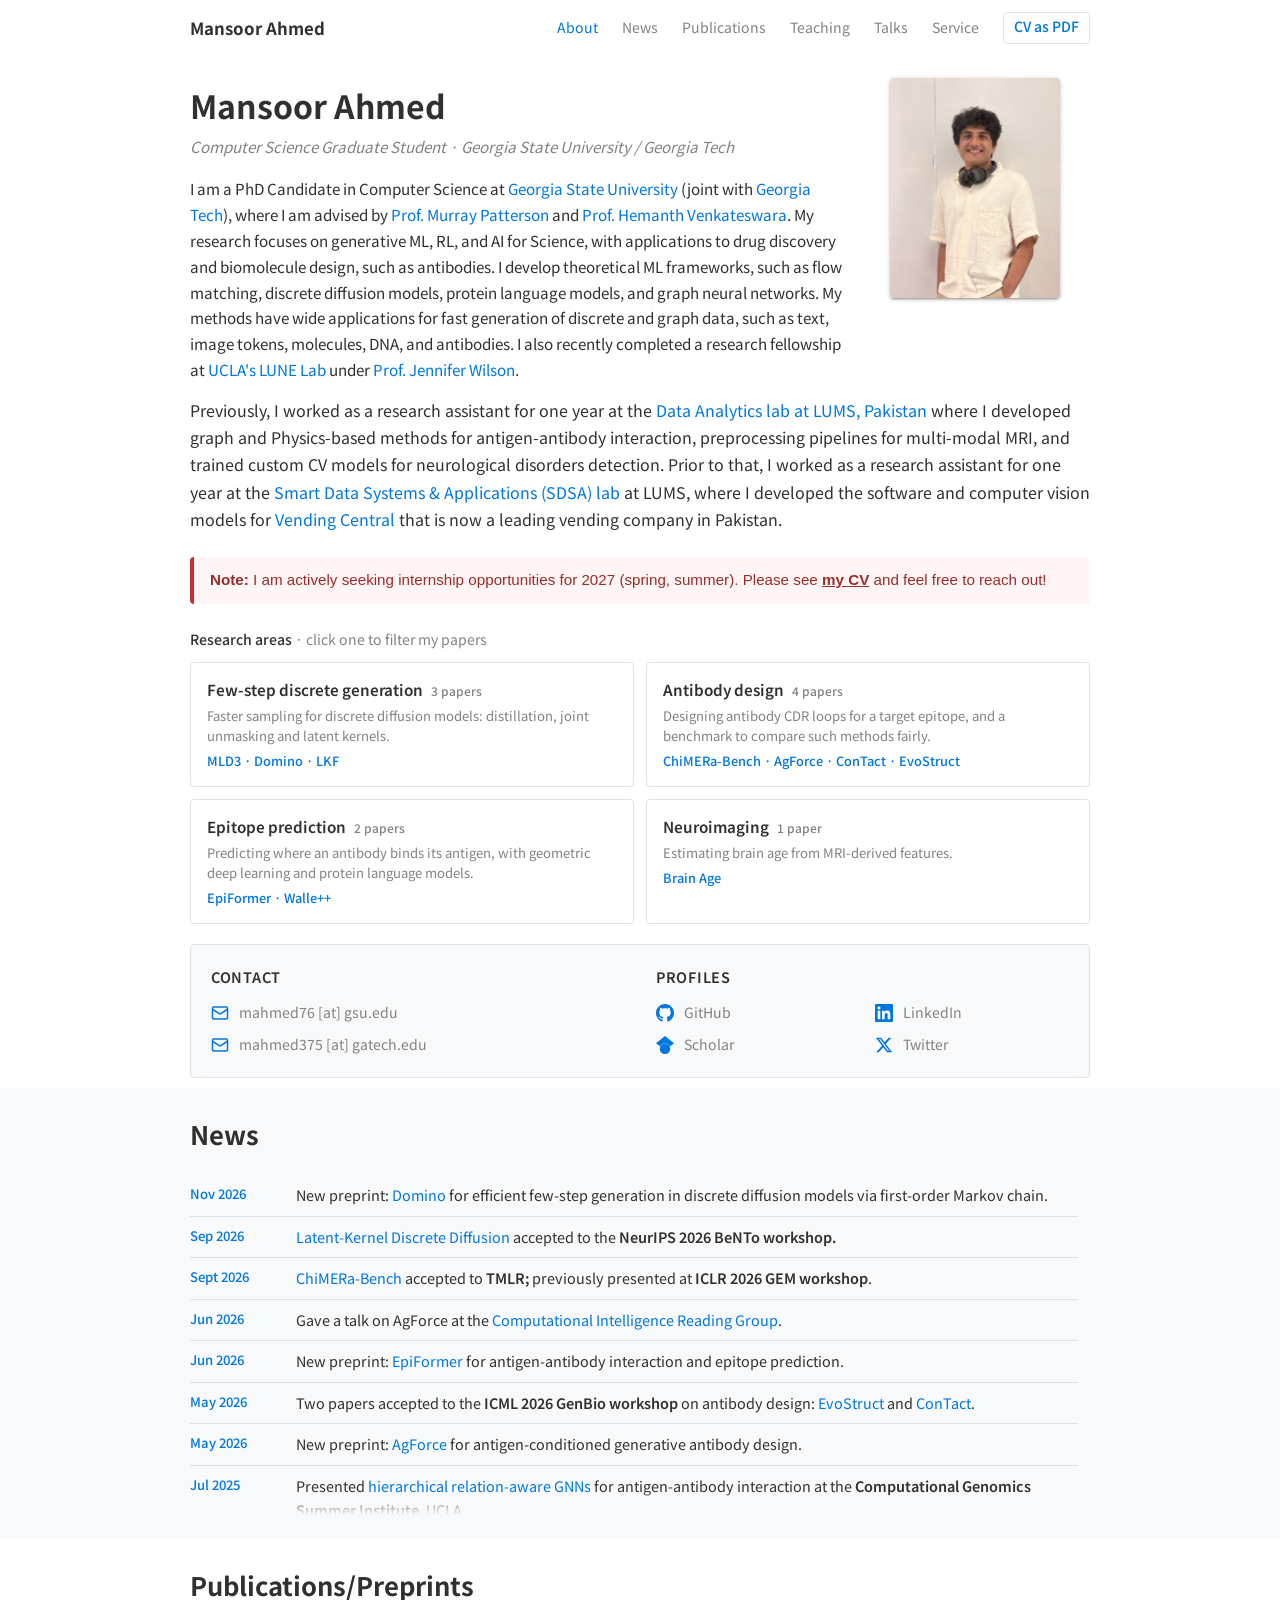
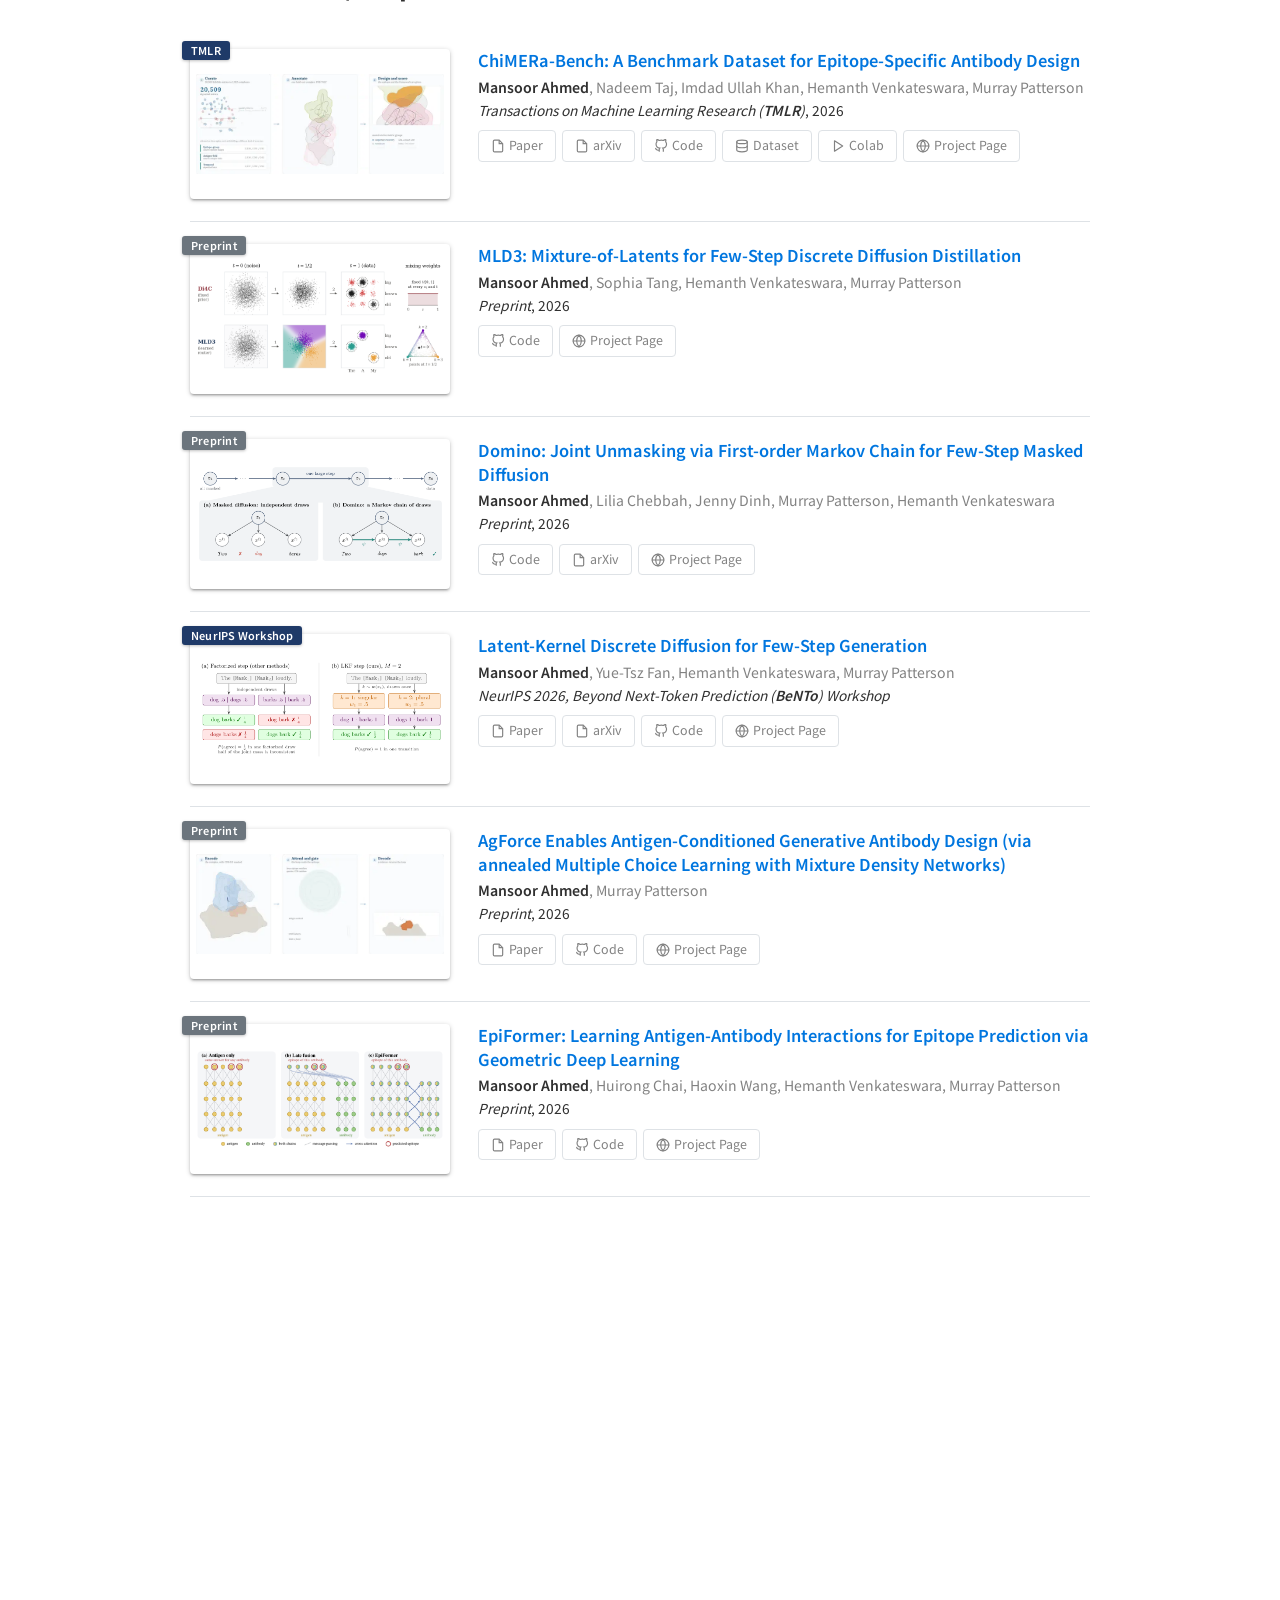
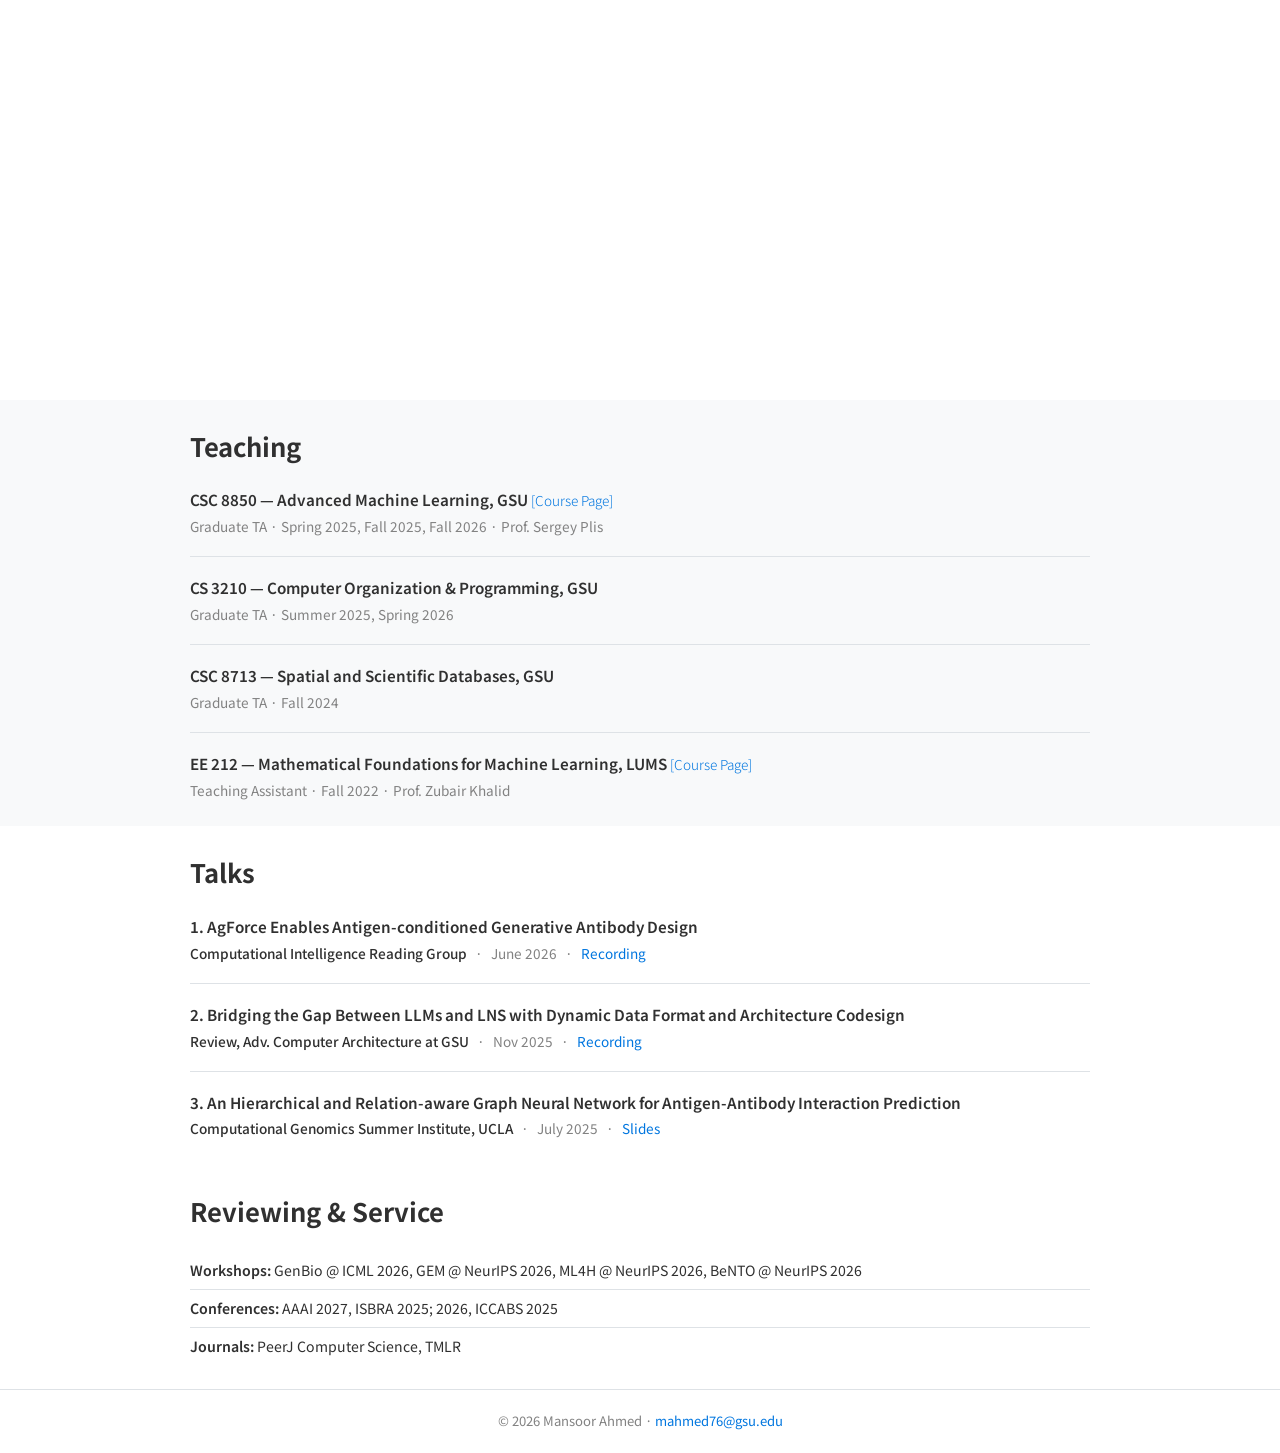
==== commit d0cd3c3b: "update" ====
--- a/index.html
+++ b/index.html
@@ -56,12 +56,12 @@
             <h1>Mansoor Ahmed</h1>
             <p class="about-subtitle">Computer Science Graduate Student &middot; Georgia State University / Georgia Tech</p>
             <p class="about-bio">
-                I am a graduate student in Computer Science at
+                I am a PhD Candidate in Computer Science at
                 <a href="https://csds.gsu.edu/" target="_blank" rel="noopener">Georgia State University</a>
                 (joint with <a href="https://bioinformatics.gatech.edu/" target="_blank" rel="noopener">Georgia Tech</a>),
                 where I am advised by
                 <a href="https://murraypatterson.github.io/" target="_blank" rel="noopener">Prof. Murray Patterson</a> and <a href="https://www.hemanthdv.org/" target="_blank" rel="noopener">Prof. Hemanth Venkateswara</a>. 
-                My research focuses on generative ML and AI for Science, with applications to protein and antibody design. I develop theoretical ML frameworks, such as flow matching, discrete diffusion models, protein language models, and graph neural networks. My methods have wide applications for fast generation of discrete and graph data, such as text, image tokens, molecules, DNA, and antibodies. 
+                My research focuses on generative ML, RL, and AI for Science, with applications to drug discovery and biomolecule design, such as antibodies. I develop theoretical ML frameworks, such as flow matching, discrete diffusion models, protein language models, and graph neural networks. My methods have wide applications for fast generation of discrete and graph data, such as text, image tokens, molecules, DNA, and antibodies. 
                 I also recently completed a research fellowship at
                 <a href="https://research.seas.ucla.edu/computational-systems-pharmacology/" target="_blank" rel="noopener">UCLA's
                 LUNE Lab</a> under <a href="https://samueli.ucla.edu/people/jennifer-wilson/" target="_blank" rel="noopener">Prof. Jennifer Wilson</a>.
@@ -74,6 +74,13 @@
     <p>
         Previously, I worked as a research assistant for one year at the <a href="https://web.lums.edu.pk/~imdad/index.html" target="_blank" rel="noopener">Data Analytics lab at LUMS, Pakistan</a> where I developed graph and Physics-based methods for antigen-antibody interaction, preprocessing pipelines for multi-modal MRI, and trained custom CV models for neurological disorders detection. Prior to that, I worked as a research assistant for one year at the <a href="https://sdsa.lums.edu.pk/" target="_blank" rel="noopener">Smart Data Systems & Applications (SDSA) lab</a> at LUMS, where I developed the software and computer vision models for <a href="https://www.vendingc.com/" target="_blank" rel="noopener">Vending Central</a> that is now a leading vending company in Pakistan.
     </p>
+    <!-- <p style="color: red;">I am actively seeking internship opportunities for 2024. Please see <a href="docs/cv_mansoor.pdf" class="nav-cv" target="_blank" rel="noopener">my CV</a> and feel free to reach out!</p> -->
+     <div style="margin: 24px 0; padding: 12px 16px; background-color: #fff5f5; border-left: 4px solid #c53030; border-radius: 4px; font-family: -apple-system, BlinkMacSystemFont, 'Segoe UI', Roboto, Helvetica, Arial, sans-serif; font-size: 0.95rem; line-height: 1.5; color: #9b2c2c;">
+  <strong>Note:</strong> I am actively seeking internship opportunities for 2027 (spring, summer). Please see 
+  <a href="docs/cv_mansoor.pdf" class="nav-cv" target="_blank" rel="noopener" style="color: #9b2c2c; font-weight: 600; text-decoration: underline;">my CV</a> 
+  and feel free to reach out!
+</div>
+
     <div class="areas">
         <p class="areas-label">Research areas <span>&middot; click one to filter my papers</span></p>
         <div class="areas-grid">
